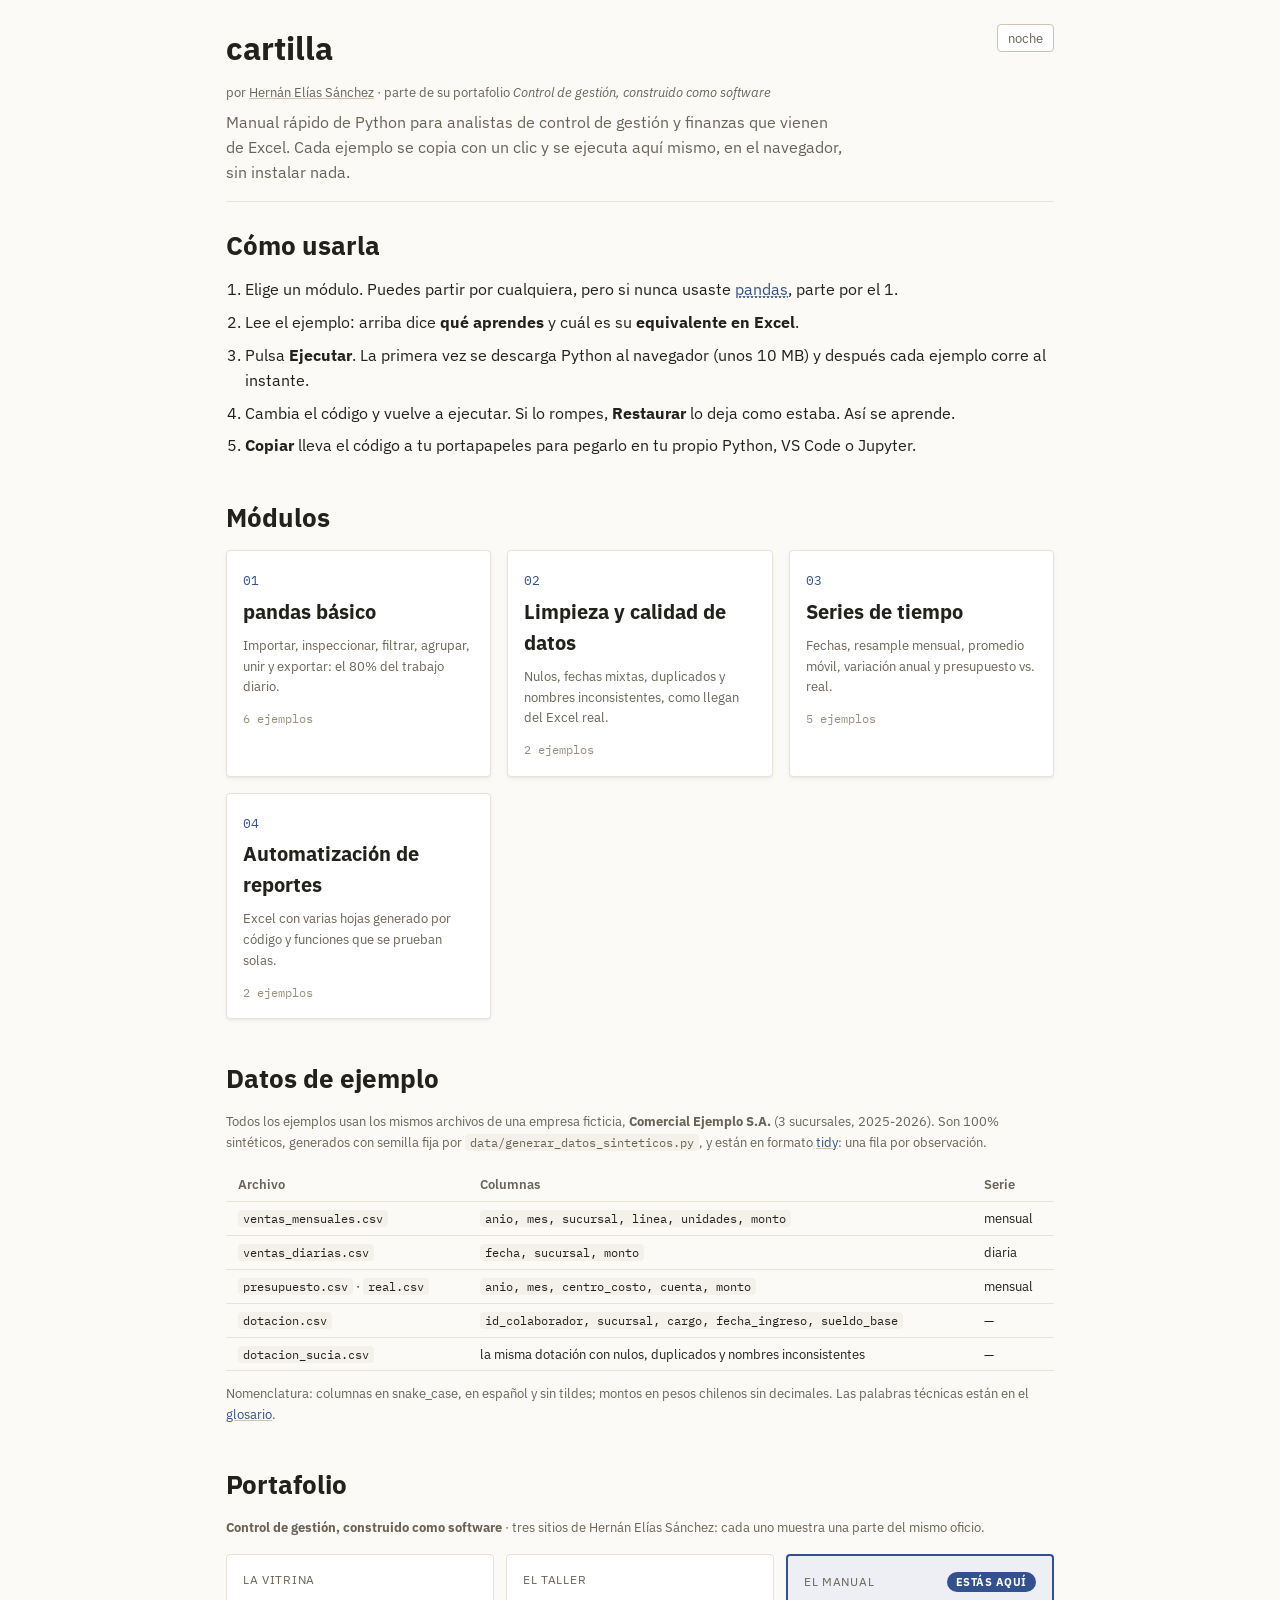
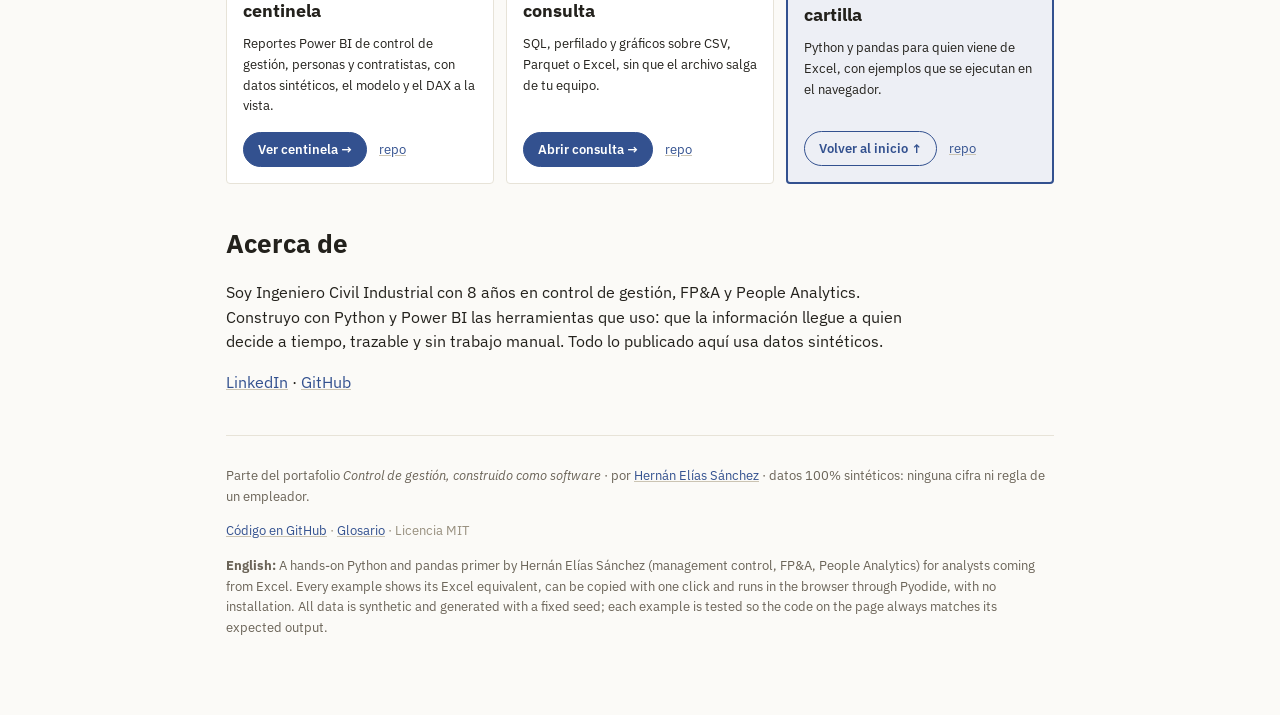
==== index.html @ de02cdf9 "Portafolio con botones y bloque «Acerca de» El portafolio compartido pasa a tarjetas: el sitio actua" ====
<!DOCTYPE html>
<html lang="es">
<head>
<meta charset="UTF-8">
<meta name="viewport" content="width=device-width, initial-scale=1.0">
<title>cartilla — manual rápido de Python para control de gestión</title>
<meta name="description" content="Manual rápido de Python y pandas para analistas de control de gestión y finanzas que vienen de Excel. Ejemplos para copiar y ejecutar en el navegador, con datos 100% sintéticos.">
<meta property="og:title" content="cartilla — Python para control de gestión">
<meta property="og:description" content="Ejemplos de pandas para copiar y ejecutar en el navegador, con su equivalente en Excel.">
<link rel="icon" href="data:image/svg+xml,%3Csvg xmlns='http://www.w3.org/2000/svg' viewBox='0 0 100 100'%3E%3Ctext y='.9em' font-size='90'%3E%F0%9F%93%92%3C/text%3E%3C/svg%3E">
<link rel="stylesheet" href="style.css?v=3">
<script src="tema.js?v=2"></script>
</head>
<body>
  <main>
    <header class="site-header">
      <h1>cartilla</h1>
      <button type="button" id="theme-toggle" class="theme-toggle" aria-label="Cambiar el tema">noche</button>
      <p class="firma">por <a href="https://www.linkedin.com/in/hern%C3%A1n-el%C3%ADas-s%C3%A1nchez-aguilera/" rel="noopener">Hernán Elías Sánchez</a> · parte de su portafolio
        <em>Control de gestión, construido como software</em></p>
      <p class="tagline">Manual rápido de Python para analistas de control de gestión y finanzas que
        vienen de Excel. Cada ejemplo se copia con un clic y se ejecuta aquí mismo, en el navegador,
        sin instalar nada.</p>
    </header>

    <section id="como-usar">
      <h2>Cómo usarla</h2>
      <ol class="pasos">
        <li>Elige un módulo. Puedes partir por cualquiera, pero si nunca usaste
          <a href="glosario.html#pandas"><abbr title="librería de Python para tablas de datos">pandas</abbr></a>,
          parte por el 1.</li>
        <li>Lee el ejemplo: arriba dice <strong>qué aprendes</strong> y cuál es su
          <strong>equivalente en Excel</strong>.</li>
        <li>Pulsa <strong>Ejecutar</strong>. La primera vez se descarga Python al navegador
          (unos 10 MB) y después cada ejemplo corre al instante.</li>
        <li>Cambia el código y vuelve a ejecutar. Si lo rompes, <strong>Restaurar</strong> lo deja
          como estaba. Así se aprende.</li>
        <li><strong>Copiar</strong> lleva el código a tu portapapeles para pegarlo en tu propio
          Python, VS Code o Jupyter.</li>
      </ol>
    </section>

    <section id="modulos">
      <h2>Módulos</h2>
      <div class="modulos">
        <a class="tarjeta" href="modulo.html?m=01-pandas-basico">
          <span class="num">01</span>
          <h3>pandas básico</h3>
          <p>Importar, inspeccionar, filtrar, agrupar, unir y exportar: el 80% del trabajo diario.</p>
          <span class="conteo" data-modulo="01-pandas-basico"></span>
        </a>
        <a class="tarjeta" href="modulo.html?m=02-limpieza">
          <span class="num">02</span>
          <h3>Limpieza y calidad de datos</h3>
          <p>Nulos, fechas mixtas, duplicados y nombres inconsistentes, como llegan del Excel real.</p>
          <span class="conteo" data-modulo="02-limpieza"></span>
        </a>
        <a class="tarjeta" href="modulo.html?m=03-series-de-tiempo">
          <span class="num">03</span>
          <h3>Series de tiempo</h3>
          <p>Fechas, resample mensual, promedio móvil, variación anual y presupuesto vs. real.</p>
          <span class="conteo" data-modulo="03-series-de-tiempo"></span>
        </a>
        <a class="tarjeta" href="modulo.html?m=04-automatizacion-reportes">
          <span class="num">04</span>
          <h3>Automatización de reportes</h3>
          <p>Excel con varias hojas generado por código y funciones que se prueban solas.</p>
          <span class="conteo" data-modulo="04-automatizacion-reportes"></span>
        </a>
      </div>
    </section>

    <section id="datos">
      <h2>Datos de ejemplo</h2>
      <p class="hint">Todos los ejemplos usan los mismos archivos de una empresa ficticia,
        <strong>Comercial Ejemplo S.A.</strong> (3 sucursales, 2025-2026). Son 100% sintéticos,
        generados con semilla fija por <code>data/generar_datos_sinteticos.py</code>, y están en
        formato <a href="glosario.html#tidy">tidy</a>: una fila por observación.</p>
      <div class="table-scroll">
        <table>
          <thead><tr><th>Archivo</th><th>Columnas</th><th>Serie</th></tr></thead>
          <tbody>
            <tr><td><code>ventas_mensuales.csv</code></td><td><code>anio, mes, sucursal, linea, unidades, monto</code></td><td>mensual</td></tr>
            <tr><td><code>ventas_diarias.csv</code></td><td><code>fecha, sucursal, monto</code></td><td>diaria</td></tr>
            <tr><td><code>presupuesto.csv</code> · <code>real.csv</code></td><td><code>anio, mes, centro_costo, cuenta, monto</code></td><td>mensual</td></tr>
            <tr><td><code>dotacion.csv</code></td><td><code>id_colaborador, sucursal, cargo, fecha_ingreso, sueldo_base</code></td><td>—</td></tr>
            <tr><td><code>dotacion_sucia.csv</code></td><td>la misma dotación con nulos, duplicados y nombres inconsistentes</td><td>—</td></tr>
          </tbody>
        </table>
      </div>
      <p class="hint" style="margin-top: var(--sp-3)">Nomenclatura: columnas en snake_case, en
        español y sin tildes; montos en pesos chilenos sin decimales. Las palabras técnicas están en
        el <a href="glosario.html">glosario</a>.</p>
    </section>

    <section id="portafolio" class="portafolio" aria-label="Portafolio">
      <h2>Portafolio</h2>
      <p class="hint"><strong>Control de gestión, construido como software</strong> · tres sitios de
        Hernán Elías Sánchez: cada uno muestra una parte del mismo oficio.</p>
      <div class="portafolio-compartido">
        <article class="sitio">
          <p class="sitio-rol">La vitrina</p>
          <h3>centinela</h3>
          <p>Reportes Power BI de control de gestión, personas y contratistas, con datos sintéticos, el modelo y el DAX a la vista.</p>
          <p class="sitio-acciones"><a class="sitio-boton" href="https://h-e-sanchez.github.io/centinela/">Ver centinela →</a> <a href="https://github.com/h-e-sanchez/centinela">repo</a></p>
        </article>
        <article class="sitio">
          <p class="sitio-rol">El taller</p>
          <h3>consulta</h3>
          <p>SQL, perfilado y gráficos sobre CSV, Parquet o Excel, sin que el archivo salga de tu equipo.</p>
          <p class="sitio-acciones"><a class="sitio-boton" href="https://h-e-sanchez.github.io/consulta/">Abrir consulta →</a> <a href="https://github.com/h-e-sanchez/consulta">repo</a></p>
        </article>
        <article class="sitio actual" aria-current="page">
          <p class="sitio-rol">El manual <span class="estas-aqui">Estás aquí</span></p>
          <h3>cartilla</h3>
          <p>Python y pandas para quien viene de Excel, con ejemplos que se ejecutan en el navegador.</p>
          <p class="sitio-acciones"><a class="sitio-boton" href="#">Volver al inicio ↑</a> <a href="https://github.com/h-e-sanchez/cartilla">repo</a></p>
        </article>
      </div>
    </section>

    <section id="acerca">
      <h2>Acerca de</h2>
      <p>Soy Ingeniero Civil Industrial con 8 años en control de gestión, FP&amp;A y People Analytics.
        Construyo con Python y Power BI las herramientas que uso: que la información llegue a quien
        decide a tiempo, trazable y sin trabajo manual. Todo lo publicado aquí usa datos sintéticos.</p>
      <p class="perfil-enlaces"><a href="https://www.linkedin.com/in/hern%C3%A1n-el%C3%ADas-s%C3%A1nchez-aguilera/" rel="noopener">LinkedIn</a> ·
        <a href="https://github.com/h-e-sanchez" rel="noopener">GitHub</a></p>
    </section>

    <footer>
      <p class="firma-pie">Parte del portafolio <em>Control de gestión, construido como software</em> · por <a href="https://www.linkedin.com/in/hern%C3%A1n-el%C3%ADas-s%C3%A1nchez-aguilera/" rel="noopener">Hernán Elías Sánchez</a> · datos 100% sintéticos: ninguna cifra ni regla de un empleador.</p>
      <p><a href="https://github.com/h-e-sanchez/cartilla">Código en GitHub</a> ·
        <a href="glosario.html">Glosario</a> · Licencia MIT</p>
      <p class="english"><strong>English:</strong> A hands-on Python and pandas primer by Hernán Elías
        Sánchez (management control, FP&amp;A, People Analytics) for analysts coming from Excel. Every example shows its Excel
        equivalent, can be copied with one click and runs in the browser through Pyodide, with no
        installation. All data is synthetic and generated with a fixed seed; each example is tested
        so the code on the page always matches its expected output.</p>
    </footer>
  </main>
  <script src="app.js?v=2"></script>
</body>
</html>
---- style.css ----
/* cartilla — tokens «técnico cálido / notebook» de consulta/docs/guia-de-estilo.md §9,
   igual que centinela. Las fuentes vienen de Google Fonts: la página no lee archivos
   del visitante, así que no hereda el requisito de cero peticiones salientes. */

@import url("https://fonts.googleapis.com/css2?family=IBM+Plex+Sans:wght@400;500;600&family=IBM+Plex+Mono:wght@400;500&display=swap");

:root {
  --bg: #fbfaf7;
  --surface: #ffffff;
  --surface-2: #f3f1ea;
  --border: #e7e3d8;
  --border-strong: #cbc4b3;
  --text: #23211c;
  --muted: #6a6357;
  --faint: #978f7e;
  --accent: #33518f;
  --accent-weak: #e7ebf5;
  --ok: #4f7a52;
  --alerta: #a67a2e;
  --critica: #b23c26;

  --mono: "IBM Plex Mono", ui-monospace, "SFMono-Regular", Consolas, Menlo, monospace;
  --sans: "IBM Plex Sans", ui-sans-serif, system-ui, -apple-system, "Segoe UI", sans-serif;

  --fs-sm: 0.84rem;
  --fs-md: 1rem;
  --fs-lg: 1.25rem;
  --fs-xl: 1.6rem;
  --fs-2xl: 2rem;
  --sp-2: 8px;
  --sp-3: 12px;
  --sp-4: 16px;
  --sp-6: 24px;
  --r: 4px;
  --shadow: 0 1px 2px rgb(30 25 15 / 0.05), 0 2px 6px rgb(30 25 15 / 0.04);
  --focus: 2px solid var(--accent);
  --t: 130ms ease;
}

:root[data-theme="dark"] {
  --bg: #16140f;
  --surface: #1e1b15;
  --surface-2: #26221b;
  --border: #322d24;
  --border-strong: #443e32;
  --text: #ece7db;
  --muted: #a89f8c;
  --faint: #776f5e;
  --accent: #8aa9e6;
  --accent-weak: #1a2338;
  --ok: #7fae82;
  --alerta: #d4a24e;
  --critica: #e0765c;
  --shadow: 0 1px 2px rgb(0 0 0 / 0.25), 0 2px 8px rgb(0 0 0 / 0.2);
}

* { box-sizing: border-box; }

body {
  margin: 0;
  font-family: var(--sans);
  background: var(--bg);
  color: var(--text);
  line-height: 1.55;
}

code, pre, textarea { font-family: var(--mono); font-size: 0.88em; }
:not(pre) > code { background: var(--surface-2); padding: 1px 5px; border-radius: var(--r); }

a { color: var(--accent); text-decoration: underline; text-decoration-color: var(--border-strong); }
a:hover { text-decoration-color: var(--accent); }
a:focus-visible, button:focus-visible, textarea:focus-visible { outline: var(--focus); outline-offset: 2px; }

main {
  max-width: 860px;
  margin: 0 auto;
  padding: var(--sp-6) var(--sp-4) 64px;
}

.site-header {
  border-bottom: 1px solid var(--border);
  padding-bottom: var(--sp-4);
  margin-bottom: var(--sp-6);
  position: relative;
}
.site-header h1 { font-size: var(--fs-2xl); margin: 0; padding-right: 72px; }
.site-header .migas { font-size: var(--fs-sm); color: var(--muted); margin: 0 0 var(--sp-2); }
.tagline { color: var(--muted); font-size: var(--fs-md); margin: var(--sp-2) 0 0; max-width: 62ch; }

.theme-toggle {
  position: absolute;
  right: 0;
  top: 0;
  font-family: var(--sans);
  font-size: var(--fs-sm);
  border: 1px solid var(--border-strong);
  border-radius: var(--r);
  background: var(--surface);
  color: var(--muted);
  padding: 4px 10px;
  cursor: pointer;
  transition: color var(--t), border-color var(--t);
}
.theme-toggle:hover { color: var(--text); border-color: var(--accent); }

section { margin-bottom: 40px; }
h2 { font-size: var(--fs-xl); margin: 0 0 var(--sp-3); }
h3 { font-size: var(--fs-lg); margin: 0 0 var(--sp-2); }
.hint { color: var(--muted); font-size: var(--fs-sm); margin: 0 0 var(--sp-4); }

ol.pasos { padding-left: 1.2em; margin: 0; }
ol.pasos li { margin-bottom: var(--sp-2); }

/* Tarjetas de módulo en la carátula */
.modulos {
  display: grid;
  grid-template-columns: repeat(auto-fill, minmax(240px, 1fr));
  gap: var(--sp-4);
}
.tarjeta {
  display: block;
  background: var(--surface);
  border: 1px solid var(--border);
  border-radius: var(--r);
  box-shadow: var(--shadow);
  padding: var(--sp-4);
  color: var(--text);
  text-decoration: none;
  transition: border-color var(--t);
}
.tarjeta:hover { border-color: var(--accent); }
.tarjeta .num { font-family: var(--mono); color: var(--accent); font-size: var(--fs-sm); }
.tarjeta h3 { margin-top: 4px; }
.tarjeta p { margin: 0; color: var(--muted); font-size: var(--fs-sm); }
.tarjeta .conteo { display: block; margin-top: var(--sp-3); font-family: var(--mono); font-size: 0.78rem; color: var(--faint); }

.callout {
  border-left: 3px solid var(--accent);
  background: var(--accent-weak);
  border-radius: var(--r);
  padding: var(--sp-3) var(--sp-4);
  font-size: var(--fs-sm);
  margin-bottom: var(--sp-3);
}

table { border-collapse: collapse; width: 100%; font-size: var(--fs-sm); }
th, td { text-align: left; padding: 6px var(--sp-3); border-bottom: 1px solid var(--border); vertical-align: top; }
th { font-weight: 600; color: var(--muted); }
td code { white-space: nowrap; }
.table-scroll { overflow-x: auto; }

/* Ejemplo: encabezado + editor + botones + salida */
.ejemplo {
  background: var(--surface);
  border: 1px solid var(--border);
  border-radius: var(--r);
  box-shadow: var(--shadow);
  margin-bottom: var(--sp-6);
  overflow: hidden;
}
.ejemplo-cab { padding: var(--sp-4) var(--sp-4) var(--sp-3); }
.ejemplo-cab h3 { margin: 0 0 4px; }
.ejemplo-cab p { margin: 0; font-size: var(--fs-sm); color: var(--muted); }
.ejemplo-cab .excel { margin-top: 4px; }
.ejemplo-cab .excel strong { color: var(--ok); font-weight: 600; }

.editor {
  display: block;
  width: 100%;
  border: none;
  border-top: 1px solid var(--border);
  border-bottom: 1px solid var(--border);
  background: var(--surface-2);
  color: var(--text);
  padding: var(--sp-3) var(--sp-4);
  line-height: 1.5;
  resize: vertical;
  tab-size: 4;
  white-space: pre;
  overflow-x: auto;
}

.acciones {
  display: flex;
  flex-wrap: wrap;
  align-items: center;
  gap: var(--sp-2);
  padding: var(--sp-3) var(--sp-4);
}
.btn {
  font-family: var(--sans);
  font-size: var(--fs-sm);
  border: 1px solid var(--border-strong);
  border-radius: var(--r);
  background: var(--surface);
  color: var(--text);
  padding: 5px 12px;
  cursor: pointer;
  transition: border-color var(--t), background var(--t);
}
.btn:hover { border-color: var(--accent); }
.btn.primario { background: var(--accent); border-color: var(--accent); color: #fff; }
:root[data-theme="dark"] .btn.primario { color: #10131c; }
.btn:disabled { opacity: 0.55; cursor: progress; }
.estado-run { font-size: var(--fs-sm); color: var(--muted); }

.salida { padding: 0 var(--sp-4) var(--sp-4); }
.salida summary { cursor: pointer; font-size: var(--fs-sm); color: var(--muted); margin-bottom: var(--sp-2); }
.salida pre {
  margin: 0;
  padding: var(--sp-3);
  background: var(--bg);
  border: 1px solid var(--border);
  border-radius: var(--r);
  overflow-x: auto;
  line-height: 1.4;
}
.salida pre.error { color: var(--critica); }
.salida .etiqueta { font-size: 0.78rem; color: var(--faint); font-family: var(--mono); margin: var(--sp-3) 0 4px; }

/* Glosario */
dl.glosario dt { font-family: var(--mono); font-weight: 500; margin-top: var(--sp-4); color: var(--accent); }
dl.glosario dd { margin: 4px 0 0; }
dl.glosario dt:target { background: var(--accent-weak); }

nav.modulo-nav { display: flex; justify-content: space-between; gap: var(--sp-3); font-size: var(--fs-sm); flex-wrap: wrap; }

footer {
  border-top: 1px solid var(--border);
  padding-top: var(--sp-4);
  color: var(--faint);
  font-size: var(--fs-sm);
}
.english { color: var(--muted); font-size: var(--fs-sm); }

@media (prefers-reduced-motion: reduce) {
  * { transition: none !important; }
}

/* ------------------------------------------------------------------ relato de portafolio
   Mismo bloque que centinela y consulta: firma del autor y portafolio compartido. */
.firma { margin: var(--sp-2) 0 0; font-size: var(--fs-sm); color: var(--muted); }
.firma a { color: var(--muted); }
.firma-pie { color: var(--muted); font-size: var(--fs-sm); }

/* ---- portafolio compartido: mismo bloque en centinela, consulta y cartilla ---- */
.portafolio-compartido { display: grid; grid-template-columns: repeat(auto-fit, minmax(230px, 1fr)); gap: var(--sp-3); }
.sitio {
  display: flex; flex-direction: column; gap: var(--sp-2); padding: var(--sp-4);
  border: 1px solid var(--border); border-radius: var(--r); background: var(--surface); color: var(--text);
}
.sitio h3 { margin: 0; font-size: 1.15rem; }
.sitio p { margin: 0; font-size: var(--fs-sm); }
.sitio .sitio-rol {
  display: flex; justify-content: space-between; align-items: center; gap: var(--sp-2);
  font-size: 0.72rem; text-transform: uppercase; letter-spacing: 0.06em; color: var(--muted);
}
.sitio .sitio-acciones { margin-top: auto; padding-top: var(--sp-2); display: flex; align-items: center; gap: var(--sp-3); }
.sitio-acciones a { color: var(--accent); }
.sitio-acciones .sitio-boton {
  display: inline-block; padding: 6px 14px; border-radius: 999px; border: 1px solid var(--accent);
  background: var(--accent); color: var(--surface); font-weight: 600; text-decoration: none;
}
.sitio-acciones .sitio-boton:hover { filter: brightness(1.12); }
.sitio.actual { border: 2px solid var(--accent); background: color-mix(in srgb, var(--accent) 9%, var(--surface)); }
.sitio.actual .sitio-boton { background: transparent; color: var(--accent); }
.estas-aqui {
  font-size: 0.68rem; font-weight: 700; letter-spacing: 0.05em; color: var(--surface);
  background: var(--accent); border-radius: 999px; padding: 2px 9px;
}
#acerca p { max-width: 68ch; }
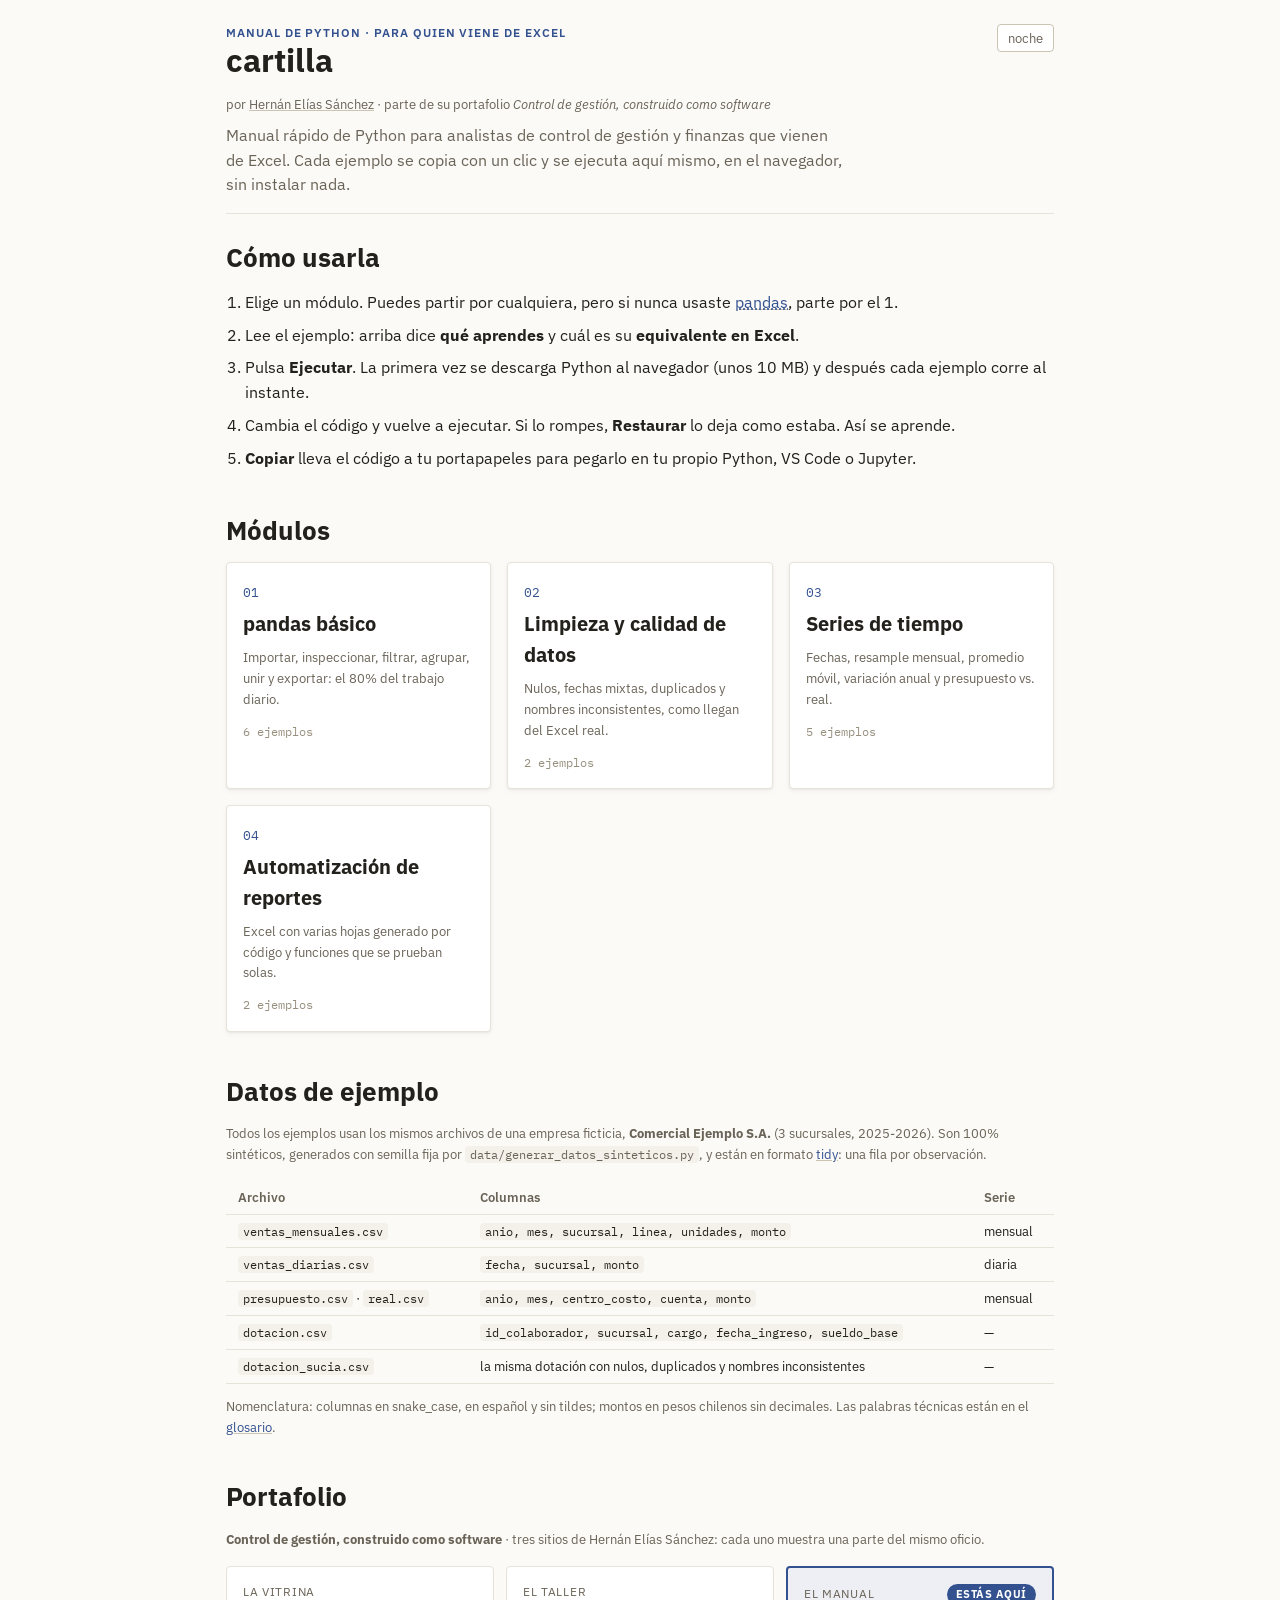
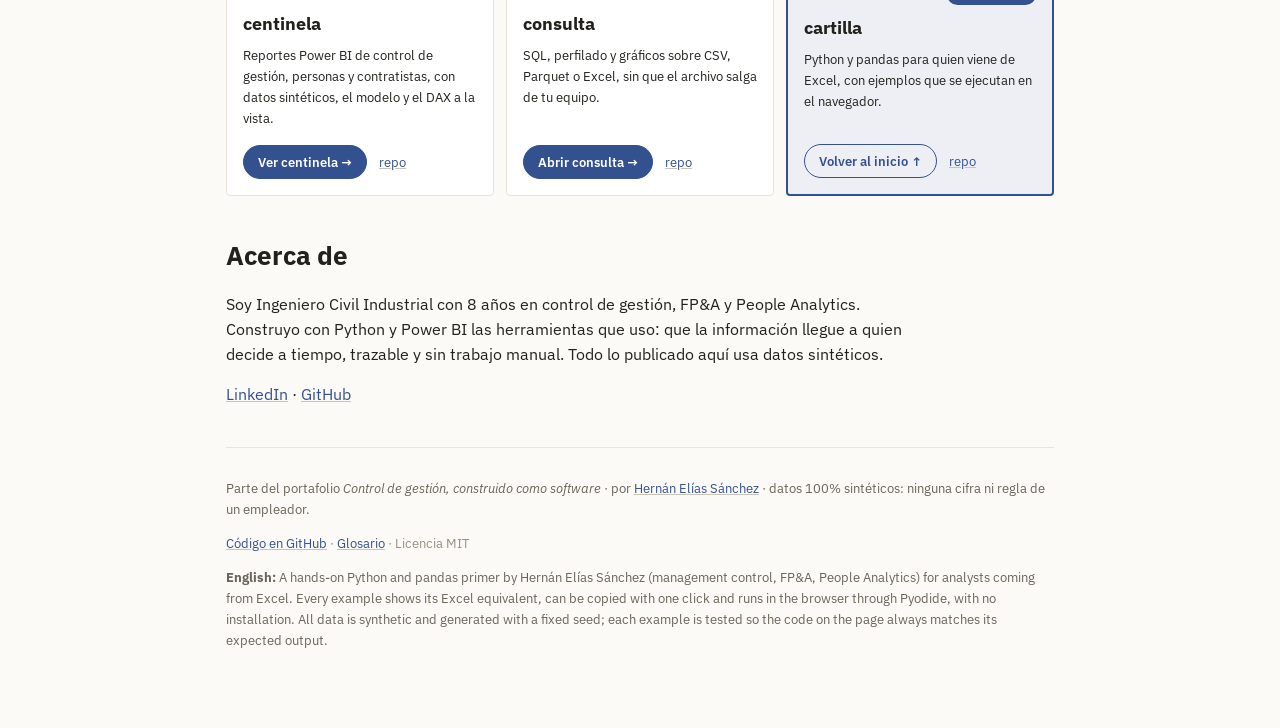
==== commit 11a6c626: "Merge pull request #1 from h-e-sanchez/feat/portafolio-acerca Portafolio con botones y bloque «Acerc" ====
--- a/index.html
+++ b/index.html
@@ -14,6 +14,7 @@
 <body>
   <main>
     <header class="site-header">
+      <p class="etiqueta-sitio">Manual de Python · para quien viene de Excel</p>
       <h1>cartilla</h1>
       <button type="button" id="theme-toggle" class="theme-toggle" aria-label="Cambiar el tema">noche</button>
       <p class="firma">por <a href="https://www.linkedin.com/in/hern%C3%A1n-el%C3%ADas-s%C3%A1nchez-aguilera/" rel="noopener">Hernán Elías Sánchez</a> · parte de su portafolio
--- a/style.css
+++ b/style.css
@@ -269,3 +269,6 @@
   background: var(--accent); border-radius: 999px; padding: 2px 9px;
 }
 #acerca p { max-width: 68ch; }
+
+/* ---- etiqueta sobre el nombre: dice qué es el sitio antes de la marca ---- */
+.etiqueta-sitio { flex: 1 0 100%; margin: 0 0 -6px; font-size: 0.74rem; font-weight: 600; color: var(--accent); text-transform: uppercase; letter-spacing: 0.08em; }
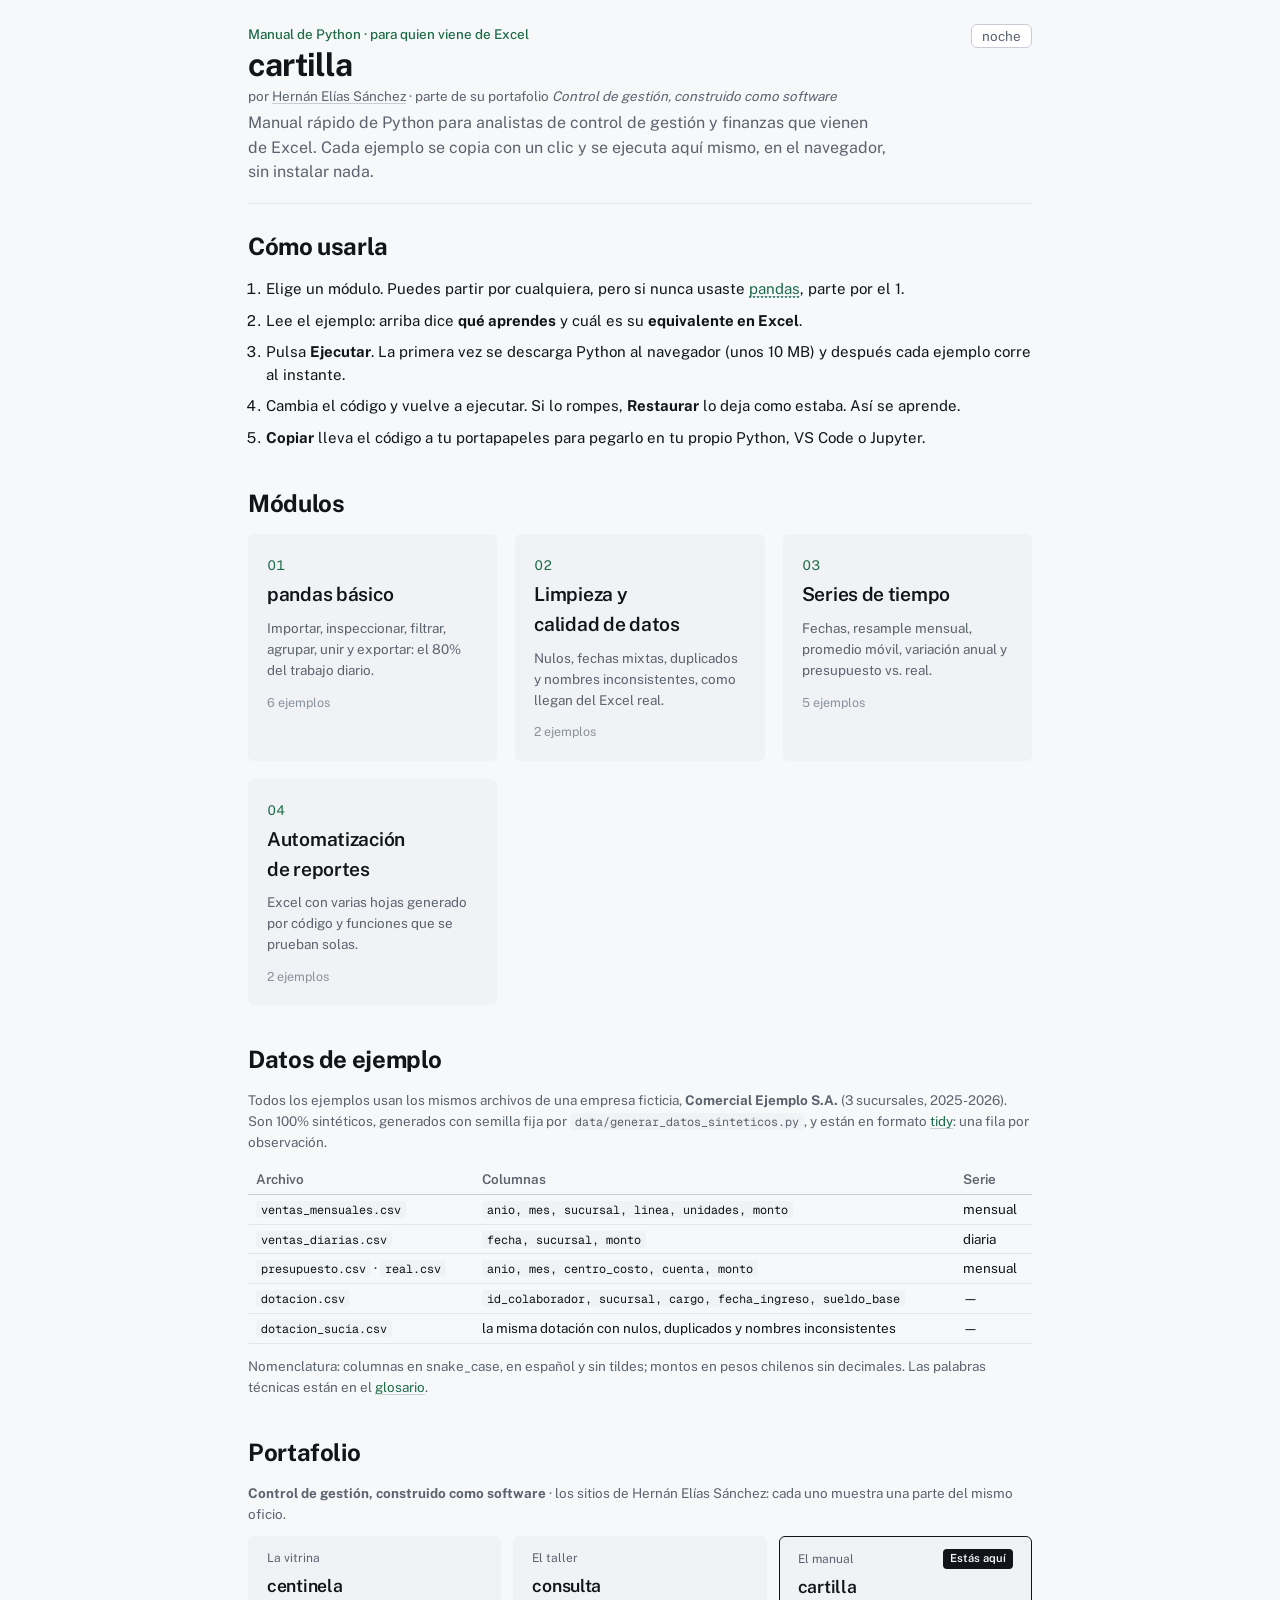
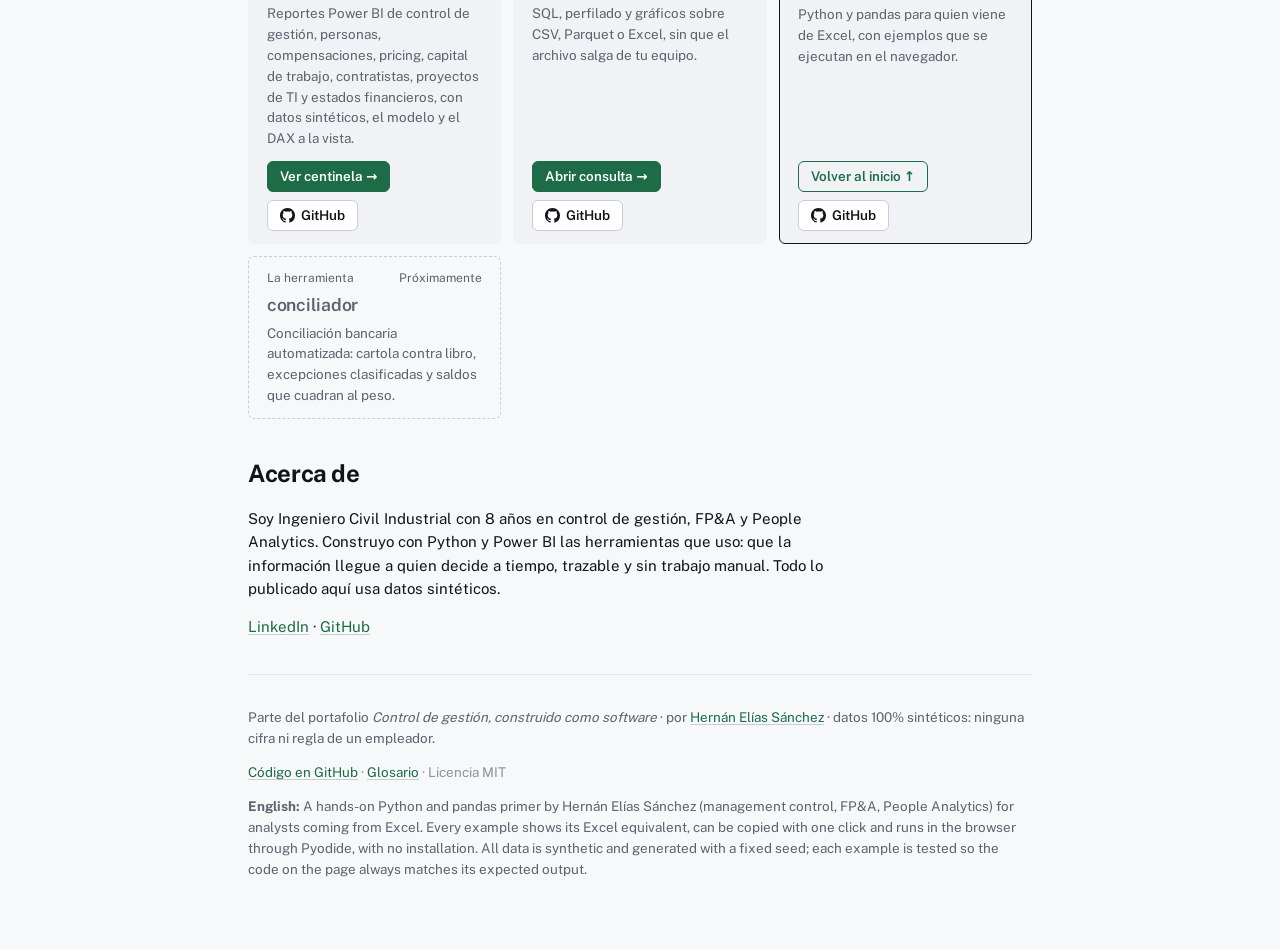
==== commit 9b5a5946: "Tema Grafito común al portafolio Reemplazamos el tema «técnico cálido / notebook» por Grafito, común" ====
--- a/index.html
+++ b/index.html
@@ -7,9 +7,11 @@
 <meta name="description" content="Manual rápido de Python y pandas para analistas de control de gestión y finanzas que vienen de Excel. Ejemplos para copiar y ejecutar en el navegador, con datos 100% sintéticos.">
 <meta property="og:title" content="cartilla — Python para control de gestión">
 <meta property="og:description" content="Ejemplos de pandas para copiar y ejecutar en el navegador, con su equivalente en Excel.">
-<link rel="icon" href="data:image/svg+xml,%3Csvg xmlns='http://www.w3.org/2000/svg' viewBox='0 0 100 100'%3E%3Ctext y='.9em' font-size='90'%3E%F0%9F%93%92%3C/text%3E%3C/svg%3E">
-<link rel="stylesheet" href="style.css?v=3">
-<script src="tema.js?v=2"></script>
+<link rel="icon" href="data:image/svg+xml,%3Csvg xmlns='http://www.w3.org/2000/svg' viewBox='0 0 32 32'%3E%3Ctext x='16' y='23' text-anchor='middle' font-family='system-ui,sans-serif' font-weight='800' font-size='20' fill='%231d6b47'%3Eca%3C/text%3E%3C/svg%3E">
+<link rel="preload" href="vendor/fonts/public-sans.woff2" as="font" type="font/woff2" crossorigin>
+<link rel="stylesheet" href="tema.css?v=1">
+<link rel="stylesheet" href="style.css?v=4">
+<script src="tema.js?v=1" data-sitio="cartilla"></script>
 </head>
 <body>
   <main>
@@ -96,26 +98,30 @@
 
     <section id="portafolio" class="portafolio" aria-label="Portafolio">
       <h2>Portafolio</h2>
-      <p class="hint"><strong>Control de gestión, construido como software</strong> · tres sitios de
-        Hernán Elías Sánchez: cada uno muestra una parte del mismo oficio.</p>
+      <p class="hint"><strong>Control de gestión, construido como software</strong> · los sitios de Hernán Elías Sánchez: cada uno muestra una parte del mismo oficio.</p>
       <div class="portafolio-compartido">
         <article class="sitio">
           <p class="sitio-rol">La vitrina</p>
           <h3>centinela</h3>
-          <p>Reportes Power BI de control de gestión, personas y contratistas, con datos sintéticos, el modelo y el DAX a la vista.</p>
-          <p class="sitio-acciones"><a class="sitio-boton" href="https://h-e-sanchez.github.io/centinela/">Ver centinela →</a> <a href="https://github.com/h-e-sanchez/centinela">repo</a></p>
+          <p class="sitio-desc">Reportes Power BI de control de gestión, personas, compensaciones, pricing, capital de trabajo, contratistas, proyectos de TI y estados financieros, con datos sintéticos, el modelo y el DAX a la vista.</p>
+          <p class="sitio-acciones"><a class="sitio-boton" href="https://h-e-sanchez.github.io/centinela/">Ver centinela →</a> <a class="sitio-github" href="https://github.com/h-e-sanchez/centinela"><svg viewBox="0 0 16 16" aria-hidden="true"><path d="M8 0C3.58 0 0 3.58 0 8c0 3.54 2.29 6.53 5.47 7.59.4.07.55-.17.55-.38 0-.19-.01-.82-.01-1.49-2.01.37-2.53-.49-2.69-.94-.09-.23-.48-.94-.82-1.13-.28-.15-.68-.52-.01-.53.63-.01 1.08.58 1.23.82.72 1.21 1.87.87 2.33.66.07-.52.28-.87.51-1.07-1.78-.2-3.64-.89-3.64-3.95 0-.87.31-1.59.82-2.15-.08-.2-.36-1.02.08-2.12 0 0 .67-.21 2.2.82.64-.18 1.32-.27 2-.27.68 0 1.36.09 2 .27 1.53-1.04 2.2-.82 2.2-.82.44 1.1.16 1.92.08 2.12.51.56.82 1.27.82 2.15 0 3.07-1.87 3.75-3.65 3.95.29.25.54.73.54 1.48 0 1.07-.01 1.93-.01 2.2 0 .21.15.46.55.38A8.013 8.013 0 0016 8c0-4.42-3.58-8-8-8z"/></svg> GitHub</a></p>
         </article>
         <article class="sitio">
           <p class="sitio-rol">El taller</p>
           <h3>consulta</h3>
-          <p>SQL, perfilado y gráficos sobre CSV, Parquet o Excel, sin que el archivo salga de tu equipo.</p>
-          <p class="sitio-acciones"><a class="sitio-boton" href="https://h-e-sanchez.github.io/consulta/">Abrir consulta →</a> <a href="https://github.com/h-e-sanchez/consulta">repo</a></p>
+          <p class="sitio-desc">SQL, perfilado y gráficos sobre CSV, Parquet o Excel, sin que el archivo salga de tu equipo.</p>
+          <p class="sitio-acciones"><a class="sitio-boton" href="https://h-e-sanchez.github.io/consulta/">Abrir consulta →</a> <a class="sitio-github" href="https://github.com/h-e-sanchez/consulta"><svg viewBox="0 0 16 16" aria-hidden="true"><path d="M8 0C3.58 0 0 3.58 0 8c0 3.54 2.29 6.53 5.47 7.59.4.07.55-.17.55-.38 0-.19-.01-.82-.01-1.49-2.01.37-2.53-.49-2.69-.94-.09-.23-.48-.94-.82-1.13-.28-.15-.68-.52-.01-.53.63-.01 1.08.58 1.23.82.72 1.21 1.87.87 2.33.66.07-.52.28-.87.51-1.07-1.78-.2-3.64-.89-3.64-3.95 0-.87.31-1.59.82-2.15-.08-.2-.36-1.02.08-2.12 0 0 .67-.21 2.2.82.64-.18 1.32-.27 2-.27.68 0 1.36.09 2 .27 1.53-1.04 2.2-.82 2.2-.82.44 1.1.16 1.92.08 2.12.51.56.82 1.27.82 2.15 0 3.07-1.87 3.75-3.65 3.95.29.25.54.73.54 1.48 0 1.07-.01 1.93-.01 2.2 0 .21.15.46.55.38A8.013 8.013 0 0016 8c0-4.42-3.58-8-8-8z"/></svg> GitHub</a></p>
         </article>
         <article class="sitio actual" aria-current="page">
           <p class="sitio-rol">El manual <span class="estas-aqui">Estás aquí</span></p>
           <h3>cartilla</h3>
-          <p>Python y pandas para quien viene de Excel, con ejemplos que se ejecutan en el navegador.</p>
-          <p class="sitio-acciones"><a class="sitio-boton" href="#">Volver al inicio ↑</a> <a href="https://github.com/h-e-sanchez/cartilla">repo</a></p>
+          <p class="sitio-desc">Python y pandas para quien viene de Excel, con ejemplos que se ejecutan en el navegador.</p>
+          <p class="sitio-acciones"><a class="sitio-boton" href="#">Volver al inicio ↑</a> <a class="sitio-github" href="https://github.com/h-e-sanchez/cartilla"><svg viewBox="0 0 16 16" aria-hidden="true"><path d="M8 0C3.58 0 0 3.58 0 8c0 3.54 2.29 6.53 5.47 7.59.4.07.55-.17.55-.38 0-.19-.01-.82-.01-1.49-2.01.37-2.53-.49-2.69-.94-.09-.23-.48-.94-.82-1.13-.28-.15-.68-.52-.01-.53.63-.01 1.08.58 1.23.82.72 1.21 1.87.87 2.33.66.07-.52.28-.87.51-1.07-1.78-.2-3.64-.89-3.64-3.95 0-.87.31-1.59.82-2.15-.08-.2-.36-1.02.08-2.12 0 0 .67-.21 2.2.82.64-.18 1.32-.27 2-.27.68 0 1.36.09 2 .27 1.53-1.04 2.2-.82 2.2-.82.44 1.1.16 1.92.08 2.12.51.56.82 1.27.82 2.15 0 3.07-1.87 3.75-3.65 3.95.29.25.54.73.54 1.48 0 1.07-.01 1.93-.01 2.2 0 .21.15.46.55.38A8.013 8.013 0 0016 8c0-4.42-3.58-8-8-8z"/></svg> GitHub</a></p>
+        </article>
+        <article class="sitio proximo">
+          <p class="sitio-rol">La herramienta <span>Próximamente</span></p>
+          <h3>conciliador</h3>
+          <p class="sitio-desc">Conciliación bancaria automatizada: cartola contra libro, excepciones clasificadas y saldos que cuadran al peso.</p>
         </article>
       </div>
     </section>
--- a/tema.css
+++ b/tema.css
@@ -0,0 +1,236 @@
+/* tema «Grafito» — copia idéntica en centinela, consulta, cartilla y conciliador; editar las cuatro a la vez.
+   Base y componentes compartidos del portafolio. Cada sitio carga este archivo y después su style.css,
+   que solo agrega lo propio y nunca redefine tokens. Guía: consulta/docs/guia-de-estilo.md.
+
+   Decisiones: neutros fríos, un solo acento verde bosque, Public Sans para todo (cifras con dígitos de
+   ancho fijo) y Geist Mono solo para código. Superficies con fondo sutil y sin borde, esquinas de 6 px,
+   sin sombras ni rieles laterales. «ok» va en gris: el color marca solo lo que pide atención.
+   Fuentes auto-alojadas en vendor/fonts/ (subset latin, OFL 1.1): el sitio no pide nada a otro servidor. */
+
+@font-face {
+  font-family: "Public Sans"; font-style: normal; font-weight: 400 700; font-display: swap;
+  src: url("vendor/fonts/public-sans.woff2") format("woff2");
+}
+@font-face {
+  font-family: "Geist Mono"; font-style: normal; font-weight: 400 500; font-display: swap;
+  src: url("vendor/fonts/geist-mono.woff2") format("woff2");
+}
+
+/* ------------------------------------------------------------------ tokens */
+:root {
+  color-scheme: light;
+  --bg: #f7f8fa;
+  --surface: #ffffff;
+  --surface-2: #f0f2f5;      /* tarjetas, KPI, código, thead */
+  --border: #e3e6eb;
+  --border-strong: #c9ced6;
+  --text: #111418;
+  --muted: #5b636e;
+  --faint: #8a929c;
+  --accent: #1d6b47;         /* verde bosque */
+  --accent-weak: #e6f0eb;
+  --on-accent: #ffffff;
+  --ok: #5b636e;             /* dentro de rango: neutro */
+  --alerta: #a35f00;
+  --critica: #c2312b;
+
+  --sans: "Public Sans", ui-sans-serif, system-ui, -apple-system, "Segoe UI", sans-serif;
+  --mono: "Geist Mono", ui-monospace, "SFMono-Regular", Consolas, Menlo, monospace;
+
+  --fs-xs: 0.75rem;
+  --fs-sm: 0.84rem;
+  --fs-md: 1rem;
+  --fs-lg: 1.2rem;
+  --fs-xl: 1.5rem;
+  --fs-2xl: 2rem;
+  --sp-1: 4px;
+  --sp-2: 8px;
+  --sp-3: 12px;
+  --sp-4: 18px;
+  --sp-6: 24px;
+  --sp-8: 36px;
+  --celda: 4px 8px;
+  --r: 6px;
+  --r-chip: 4px;
+  --ancho-lectura: 820px;
+  --ancho-reporte: 1100px;
+  --focus: 2px solid var(--accent);
+  --t: 130ms ease;
+}
+
+@media (prefers-color-scheme: dark) {
+  :root:not([data-theme="light"]) {
+    color-scheme: dark;
+    --bg: #0d0f12;
+    --surface: #14171c;
+    --surface-2: #1b1f25;
+    --border: #262b33;
+    --border-strong: #3a414c;
+    --text: #e8eaed;
+    --muted: #9aa2ad;
+    --faint: #6b737e;
+    --accent: #5cc995;
+    --accent-weak: #13261d;
+    --on-accent: #0d0f12;
+    --ok: #9aa2ad;
+    --alerta: #e0a33d;
+    --critica: #f0716b;
+  }
+}
+:root[data-theme="dark"] {
+  color-scheme: dark;
+  --bg: #0d0f12;
+  --surface: #14171c;
+  --surface-2: #1b1f25;
+  --border: #262b33;
+  --border-strong: #3a414c;
+  --text: #e8eaed;
+  --muted: #9aa2ad;
+  --faint: #6b737e;
+  --accent: #5cc995;
+  --accent-weak: #13261d;
+  --on-accent: #0d0f12;
+  --ok: #9aa2ad;
+  --alerta: #e0a33d;
+  --critica: #f0716b;
+}
+
+/* ------------------------------------------------------------------ base */
+* { box-sizing: border-box; }
+
+body {
+  margin: 0;
+  font-family: var(--sans);
+  font-size: 15px;
+  background: var(--bg);
+  color: var(--text);
+  line-height: 1.55;
+}
+
+h1, h2, h3, h4 { font-weight: 700; letter-spacing: -0.015em; text-wrap: balance; }
+h1 { letter-spacing: -0.025em; }
+h2 { font-size: var(--fs-xl); margin: 0 0 var(--sp-3); }
+h3 { font-size: var(--fs-lg); margin: 0 0 var(--sp-2); font-weight: 600; }
+
+code, pre, kbd, samp, textarea { font-family: var(--mono); font-size: 0.88em; }
+:not(pre) > code { background: var(--surface-2); padding: 1px 5px; border-radius: var(--r-chip); }
+
+/* Cifras: misma fuente del texto, dígitos de ancho fijo para que las columnas se alineen. */
+.num, td.num, th.num, .cifra, .kpi-valor, .valor { font-variant-numeric: tabular-nums lining-nums; }
+td.num, th.num { text-align: right; white-space: nowrap; }
+
+a { color: var(--accent); text-decoration: underline; text-decoration-color: var(--border-strong); text-underline-offset: 2px; }
+a:hover { text-decoration-color: var(--accent); }
+a:focus-visible, button:focus-visible, input:focus-visible, select:focus-visible, textarea:focus-visible,
+summary:focus-visible { outline: var(--focus); outline-offset: 2px; }
+
+main { max-width: var(--ancho-lectura); margin: 0 auto; padding: var(--sp-6) var(--sp-4) 56px; }
+main.ancho { max-width: var(--ancho-reporte); }
+
+section { margin-bottom: var(--sp-8); }
+.hint { color: var(--muted); font-size: var(--fs-sm); margin: 0 0 var(--sp-3); }
+.table-scroll { overflow-x: auto; }
+
+@media (prefers-reduced-motion: reduce) {
+  *, *::before, *::after { transition: none !important; animation: none !important; }
+}
+
+/* ------------------------------------------------------------------ encabezado */
+/* Bloque (no flex): cada pieza va en su línea y el botón de tema queda absoluto arriba a la derecha. */
+.site-header {
+  border-bottom: 1px solid var(--border);
+  padding-bottom: var(--sp-4);
+  margin-bottom: var(--sp-6);
+  position: relative;
+}
+.site-header h1 { font-size: var(--fs-2xl); line-height: 1.1; margin: 0; padding-right: 72px; }
+.etiqueta-sitio { margin: 0 0 2px; font-size: var(--fs-sm); font-weight: 500; color: var(--accent); }
+.migas { margin: 0 0 var(--sp-2); font-size: var(--fs-sm); color: var(--muted); }
+.migas a { color: var(--muted); }
+.titular { margin: var(--sp-2) 0 0; max-width: 60ch; font-size: 1.3rem; font-weight: 600; line-height: 1.3; letter-spacing: -0.01em; text-wrap: balance; }
+.tagline { color: var(--muted); font-size: var(--fs-md); margin: var(--sp-1) 0 0; max-width: 64ch; }
+.firma { margin: var(--sp-1) 0 0; font-size: var(--fs-sm); color: var(--muted); }
+.firma a { color: var(--muted); }
+.firma-pie { color: var(--muted); font-size: var(--fs-sm); }
+@media (max-width: 600px) { .titular { font-size: 1.15rem; } .site-header h1 { font-size: 1.7rem; } }
+
+.theme-toggle {
+  position: absolute; right: 0; top: 0;
+  font-family: var(--sans); font-size: var(--fs-sm);
+  border: 1px solid var(--border-strong); border-radius: var(--r);
+  background: var(--surface); color: var(--muted);
+  padding: 3px 10px; cursor: pointer;
+  transition: color var(--t), border-color var(--t);
+}
+.theme-toggle:hover { color: var(--text); border-color: var(--text); }
+
+/* ------------------------------------------------------------------ superficies */
+.callout {
+  background: var(--accent-weak);
+  border-radius: var(--r);
+  padding: var(--sp-3) var(--sp-4);
+  font-size: var(--fs-sm);
+  margin-bottom: var(--sp-3);
+}
+.callout.pendiente { background: color-mix(in srgb, var(--alerta) 12%, var(--surface-2)); }
+
+/* ------------------------------------------------------------------ tablas */
+table { border-collapse: collapse; width: 100%; font-size: var(--fs-sm); }
+th, td { text-align: left; padding: var(--celda); border-bottom: 1px solid var(--border); vertical-align: top; }
+thead th, th { font-weight: 600; color: var(--muted); }
+thead th { border-bottom-color: var(--border-strong); }
+
+/* ------------------------------------------------------------------ estados: chip con punto */
+.estado {
+  display: inline-flex; align-items: center; gap: 5px;
+  font-size: 0.8em; font-weight: 500; padding: 1px 7px; border-radius: var(--r-chip); white-space: nowrap;
+}
+.estado::before { content: ""; width: 6px; height: 6px; border-radius: 50%; background: currentColor; flex: none; }
+.estado.ok, .estado.neutro { color: var(--ok); background: color-mix(in srgb, var(--ok) 12%, transparent); }
+.estado.alerta { color: var(--alerta); background: color-mix(in srgb, var(--alerta) 12%, transparent); }
+.estado.critica { color: var(--critica); background: color-mix(in srgb, var(--critica) 12%, transparent); }
+
+/* ------------------------------------------------------------------ botones */
+.btn, .btn-primario {
+  display: inline-flex; align-items: center; gap: 6px;
+  font-family: var(--sans); font-size: var(--fs-sm); font-weight: 600; line-height: 1.4;
+  border: 1px solid var(--border-strong); border-radius: var(--r);
+  background: var(--surface); color: var(--text);
+  padding: 5px 12px; cursor: pointer; text-decoration: none;
+  transition: border-color var(--t), background var(--t), filter var(--t);
+}
+.btn:hover { border-color: var(--text); }
+.btn.primario, .btn-primario { background: var(--accent); border-color: var(--accent); color: var(--on-accent); }
+.btn.primario:hover, .btn-primario:hover { filter: brightness(1.08); }
+.btn:disabled { opacity: 0.55; cursor: progress; }
+
+/* ------------------------------------------------------------------ portafolio compartido */
+.portafolio-compartido { display: grid; grid-template-columns: repeat(auto-fit, minmax(220px, 1fr)); gap: var(--sp-3); }
+.sitio {
+  display: flex; flex-direction: column; gap: var(--sp-1); padding: var(--sp-3) var(--sp-4);
+  border: 1px solid transparent; border-radius: var(--r); background: var(--surface-2); color: var(--text);
+}
+.sitio h3 { margin: 0; font-size: 1.1rem; }
+.sitio p { margin: 0; font-size: var(--fs-sm); }
+.sitio .sitio-rol { display: flex; justify-content: space-between; align-items: center; gap: var(--sp-2); font-size: var(--fs-xs); color: var(--muted); }
+.sitio .sitio-desc { color: var(--muted); }
+.sitio .sitio-acciones { margin-top: auto; padding-top: var(--sp-2); display: flex; flex-wrap: wrap; align-items: center; gap: var(--sp-2); }
+.sitio-acciones .sitio-boton, .sitio-acciones .sitio-github {
+  display: inline-flex; align-items: center; gap: 6px;
+  padding: 4px 12px; border-radius: var(--r); font-size: var(--fs-sm); font-weight: 600; text-decoration: none;
+}
+.sitio-acciones .sitio-boton { background: var(--accent); border: 1px solid var(--accent); color: var(--on-accent); }
+.sitio-acciones .sitio-boton:hover { filter: brightness(1.08); }
+.sitio-acciones .sitio-github { border: 1px solid var(--border-strong); color: var(--text); background: var(--surface); }
+.sitio-acciones .sitio-github:hover { border-color: var(--text); }
+.sitio-github svg { width: 15px; height: 15px; fill: currentColor; flex: none; }
+.sitio.actual { border-color: var(--text); }
+.sitio.actual .sitio-acciones .sitio-boton { background: transparent; color: var(--accent); }
+.sitio.proximo { background: transparent; border: 1px dashed var(--border-strong); }
+.sitio.proximo h3, .sitio.proximo .sitio-desc { color: var(--muted); }
+.estas-aqui { font-size: 0.7rem; font-weight: 600; color: var(--bg); background: var(--text); border-radius: var(--r-chip); padding: 1px 7px; }
+#acerca p { max-width: 68ch; }
+
+/* ------------------------------------------------------------------ pie */
+footer { border-top: 1px solid var(--border); padding-top: var(--sp-4); color: var(--faint); font-size: var(--fs-sm); }
+.english { color: var(--muted); font-size: var(--fs-sm); }
--- a/style.css
+++ b/style.css
@@ -1,112 +1,6 @@
-/* cartilla — tokens «técnico cálido / notebook» de consulta/docs/guia-de-estilo.md §9,
-   igual que centinela. Las fuentes vienen de Google Fonts: la página no lee archivos
-   del visitante, así que no hereda el requisito de cero peticiones salientes. */
-
-@import url("https://fonts.googleapis.com/css2?family=IBM+Plex+Sans:wght@400;500;600&family=IBM+Plex+Mono:wght@400;500&display=swap");
-
-:root {
-  --bg: #fbfaf7;
-  --surface: #ffffff;
-  --surface-2: #f3f1ea;
-  --border: #e7e3d8;
-  --border-strong: #cbc4b3;
-  --text: #23211c;
-  --muted: #6a6357;
-  --faint: #978f7e;
-  --accent: #33518f;
-  --accent-weak: #e7ebf5;
-  --ok: #4f7a52;
-  --alerta: #a67a2e;
-  --critica: #b23c26;
-
-  --mono: "IBM Plex Mono", ui-monospace, "SFMono-Regular", Consolas, Menlo, monospace;
-  --sans: "IBM Plex Sans", ui-sans-serif, system-ui, -apple-system, "Segoe UI", sans-serif;
-
-  --fs-sm: 0.84rem;
-  --fs-md: 1rem;
-  --fs-lg: 1.25rem;
-  --fs-xl: 1.6rem;
-  --fs-2xl: 2rem;
-  --sp-2: 8px;
-  --sp-3: 12px;
-  --sp-4: 16px;
-  --sp-6: 24px;
-  --r: 4px;
-  --shadow: 0 1px 2px rgb(30 25 15 / 0.05), 0 2px 6px rgb(30 25 15 / 0.04);
-  --focus: 2px solid var(--accent);
-  --t: 130ms ease;
-}
-
-:root[data-theme="dark"] {
-  --bg: #16140f;
-  --surface: #1e1b15;
-  --surface-2: #26221b;
-  --border: #322d24;
-  --border-strong: #443e32;
-  --text: #ece7db;
-  --muted: #a89f8c;
-  --faint: #776f5e;
-  --accent: #8aa9e6;
-  --accent-weak: #1a2338;
-  --ok: #7fae82;
-  --alerta: #d4a24e;
-  --critica: #e0765c;
-  --shadow: 0 1px 2px rgb(0 0 0 / 0.25), 0 2px 8px rgb(0 0 0 / 0.2);
-}
-
-* { box-sizing: border-box; }
-
-body {
-  margin: 0;
-  font-family: var(--sans);
-  background: var(--bg);
-  color: var(--text);
-  line-height: 1.55;
-}
-
-code, pre, textarea { font-family: var(--mono); font-size: 0.88em; }
-:not(pre) > code { background: var(--surface-2); padding: 1px 5px; border-radius: var(--r); }
-
-a { color: var(--accent); text-decoration: underline; text-decoration-color: var(--border-strong); }
-a:hover { text-decoration-color: var(--accent); }
-a:focus-visible, button:focus-visible, textarea:focus-visible { outline: var(--focus); outline-offset: 2px; }
-
-main {
-  max-width: 860px;
-  margin: 0 auto;
-  padding: var(--sp-6) var(--sp-4) 64px;
-}
-
-.site-header {
-  border-bottom: 1px solid var(--border);
-  padding-bottom: var(--sp-4);
-  margin-bottom: var(--sp-6);
-  position: relative;
-}
-.site-header h1 { font-size: var(--fs-2xl); margin: 0; padding-right: 72px; }
-.site-header .migas { font-size: var(--fs-sm); color: var(--muted); margin: 0 0 var(--sp-2); }
-.tagline { color: var(--muted); font-size: var(--fs-md); margin: var(--sp-2) 0 0; max-width: 62ch; }
-
-.theme-toggle {
-  position: absolute;
-  right: 0;
-  top: 0;
-  font-family: var(--sans);
-  font-size: var(--fs-sm);
-  border: 1px solid var(--border-strong);
-  border-radius: var(--r);
-  background: var(--surface);
-  color: var(--muted);
-  padding: 4px 10px;
-  cursor: pointer;
-  transition: color var(--t), border-color var(--t);
-}
-.theme-toggle:hover { color: var(--text); border-color: var(--accent); }
-
-section { margin-bottom: 40px; }
-h2 { font-size: var(--fs-xl); margin: 0 0 var(--sp-3); }
-h3 { font-size: var(--fs-lg); margin: 0 0 var(--sp-2); }
-.hint { color: var(--muted); font-size: var(--fs-sm); margin: 0 0 var(--sp-4); }
+/* cartilla — lo propio del sitio. Tokens, fuentes y componentes compartidos (encabezado, tablas,
+   estados, botones, bloque Portafolio) vienen de tema.css, que se carga antes; aquí no se redefinen tokens.
+   Guía: consulta/docs/guia-de-estilo.md. */
 
 ol.pasos { padding-left: 1.2em; margin: 0; }
 ol.pasos li { margin-bottom: var(--sp-2); }
@@ -119,42 +13,27 @@
 }
 .tarjeta {
   display: block;
-  background: var(--surface);
-  border: 1px solid var(--border);
+  background: var(--surface-2);
+  border: 1px solid transparent;
   border-radius: var(--r);
-  box-shadow: var(--shadow);
   padding: var(--sp-4);
   color: var(--text);
   text-decoration: none;
   transition: border-color var(--t);
 }
 .tarjeta:hover { border-color: var(--accent); }
-.tarjeta .num { font-family: var(--mono); color: var(--accent); font-size: var(--fs-sm); }
+.tarjeta .num { color: var(--accent); font-size: var(--fs-sm); }
 .tarjeta h3 { margin-top: 4px; }
 .tarjeta p { margin: 0; color: var(--muted); font-size: var(--fs-sm); }
-.tarjeta .conteo { display: block; margin-top: var(--sp-3); font-family: var(--mono); font-size: 0.78rem; color: var(--faint); }
+.tarjeta .conteo { display: block; margin-top: var(--sp-3); font-size: 0.78rem; color: var(--faint); }
 
-.callout {
-  border-left: 3px solid var(--accent);
-  background: var(--accent-weak);
-  border-radius: var(--r);
-  padding: var(--sp-3) var(--sp-4);
-  font-size: var(--fs-sm);
-  margin-bottom: var(--sp-3);
-}
-
-table { border-collapse: collapse; width: 100%; font-size: var(--fs-sm); }
-th, td { text-align: left; padding: 6px var(--sp-3); border-bottom: 1px solid var(--border); vertical-align: top; }
-th { font-weight: 600; color: var(--muted); }
 td code { white-space: nowrap; }
-.table-scroll { overflow-x: auto; }
 
 /* Ejemplo: encabezado + editor + botones + salida */
 .ejemplo {
-  background: var(--surface);
-  border: 1px solid var(--border);
+  background: var(--surface-2);
+  border: 1px solid transparent;
   border-radius: var(--r);
-  box-shadow: var(--shadow);
   margin-bottom: var(--sp-6);
   overflow: hidden;
 }
@@ -162,7 +41,7 @@
 .ejemplo-cab h3 { margin: 0 0 4px; }
 .ejemplo-cab p { margin: 0; font-size: var(--fs-sm); color: var(--muted); }
 .ejemplo-cab .excel { margin-top: 4px; }
-.ejemplo-cab .excel strong { color: var(--ok); font-weight: 600; }
+.ejemplo-cab .excel strong { color: var(--text); font-weight: 600; }
 
 .editor {
   display: block;
@@ -170,7 +49,7 @@
   border: none;
   border-top: 1px solid var(--border);
   border-bottom: 1px solid var(--border);
-  background: var(--surface-2);
+  background: var(--surface);
   color: var(--text);
   padding: var(--sp-3) var(--sp-4);
   line-height: 1.5;
@@ -187,21 +66,6 @@
   gap: var(--sp-2);
   padding: var(--sp-3) var(--sp-4);
 }
-.btn {
-  font-family: var(--sans);
-  font-size: var(--fs-sm);
-  border: 1px solid var(--border-strong);
-  border-radius: var(--r);
-  background: var(--surface);
-  color: var(--text);
-  padding: 5px 12px;
-  cursor: pointer;
-  transition: border-color var(--t), background var(--t);
-}
-.btn:hover { border-color: var(--accent); }
-.btn.primario { background: var(--accent); border-color: var(--accent); color: #fff; }
-:root[data-theme="dark"] .btn.primario { color: #10131c; }
-.btn:disabled { opacity: 0.55; cursor: progress; }
 .estado-run { font-size: var(--fs-sm); color: var(--muted); }
 
 .salida { padding: 0 var(--sp-4) var(--sp-4); }
@@ -225,50 +89,3 @@
 
 nav.modulo-nav { display: flex; justify-content: space-between; gap: var(--sp-3); font-size: var(--fs-sm); flex-wrap: wrap; }
 
-footer {
-  border-top: 1px solid var(--border);
-  padding-top: var(--sp-4);
-  color: var(--faint);
-  font-size: var(--fs-sm);
-}
-.english { color: var(--muted); font-size: var(--fs-sm); }
-
-@media (prefers-reduced-motion: reduce) {
-  * { transition: none !important; }
-}
-
-/* ------------------------------------------------------------------ relato de portafolio
-   Mismo bloque que centinela y consulta: firma del autor y portafolio compartido. */
-.firma { margin: var(--sp-2) 0 0; font-size: var(--fs-sm); color: var(--muted); }
-.firma a { color: var(--muted); }
-.firma-pie { color: var(--muted); font-size: var(--fs-sm); }
-
-/* ---- portafolio compartido: mismo bloque en centinela, consulta y cartilla ---- */
-.portafolio-compartido { display: grid; grid-template-columns: repeat(auto-fit, minmax(230px, 1fr)); gap: var(--sp-3); }
-.sitio {
-  display: flex; flex-direction: column; gap: var(--sp-2); padding: var(--sp-4);
-  border: 1px solid var(--border); border-radius: var(--r); background: var(--surface); color: var(--text);
-}
-.sitio h3 { margin: 0; font-size: 1.15rem; }
-.sitio p { margin: 0; font-size: var(--fs-sm); }
-.sitio .sitio-rol {
-  display: flex; justify-content: space-between; align-items: center; gap: var(--sp-2);
-  font-size: 0.72rem; text-transform: uppercase; letter-spacing: 0.06em; color: var(--muted);
-}
-.sitio .sitio-acciones { margin-top: auto; padding-top: var(--sp-2); display: flex; align-items: center; gap: var(--sp-3); }
-.sitio-acciones a { color: var(--accent); }
-.sitio-acciones .sitio-boton {
-  display: inline-block; padding: 6px 14px; border-radius: 999px; border: 1px solid var(--accent);
-  background: var(--accent); color: var(--surface); font-weight: 600; text-decoration: none;
-}
-.sitio-acciones .sitio-boton:hover { filter: brightness(1.12); }
-.sitio.actual { border: 2px solid var(--accent); background: color-mix(in srgb, var(--accent) 9%, var(--surface)); }
-.sitio.actual .sitio-boton { background: transparent; color: var(--accent); }
-.estas-aqui {
-  font-size: 0.68rem; font-weight: 700; letter-spacing: 0.05em; color: var(--surface);
-  background: var(--accent); border-radius: 999px; padding: 2px 9px;
-}
-#acerca p { max-width: 68ch; }
-
-/* ---- etiqueta sobre el nombre: dice qué es el sitio antes de la marca ---- */
-.etiqueta-sitio { flex: 1 0 100%; margin: 0 0 -6px; font-size: 0.74rem; font-weight: 600; color: var(--accent); text-transform: uppercase; letter-spacing: 0.08em; }
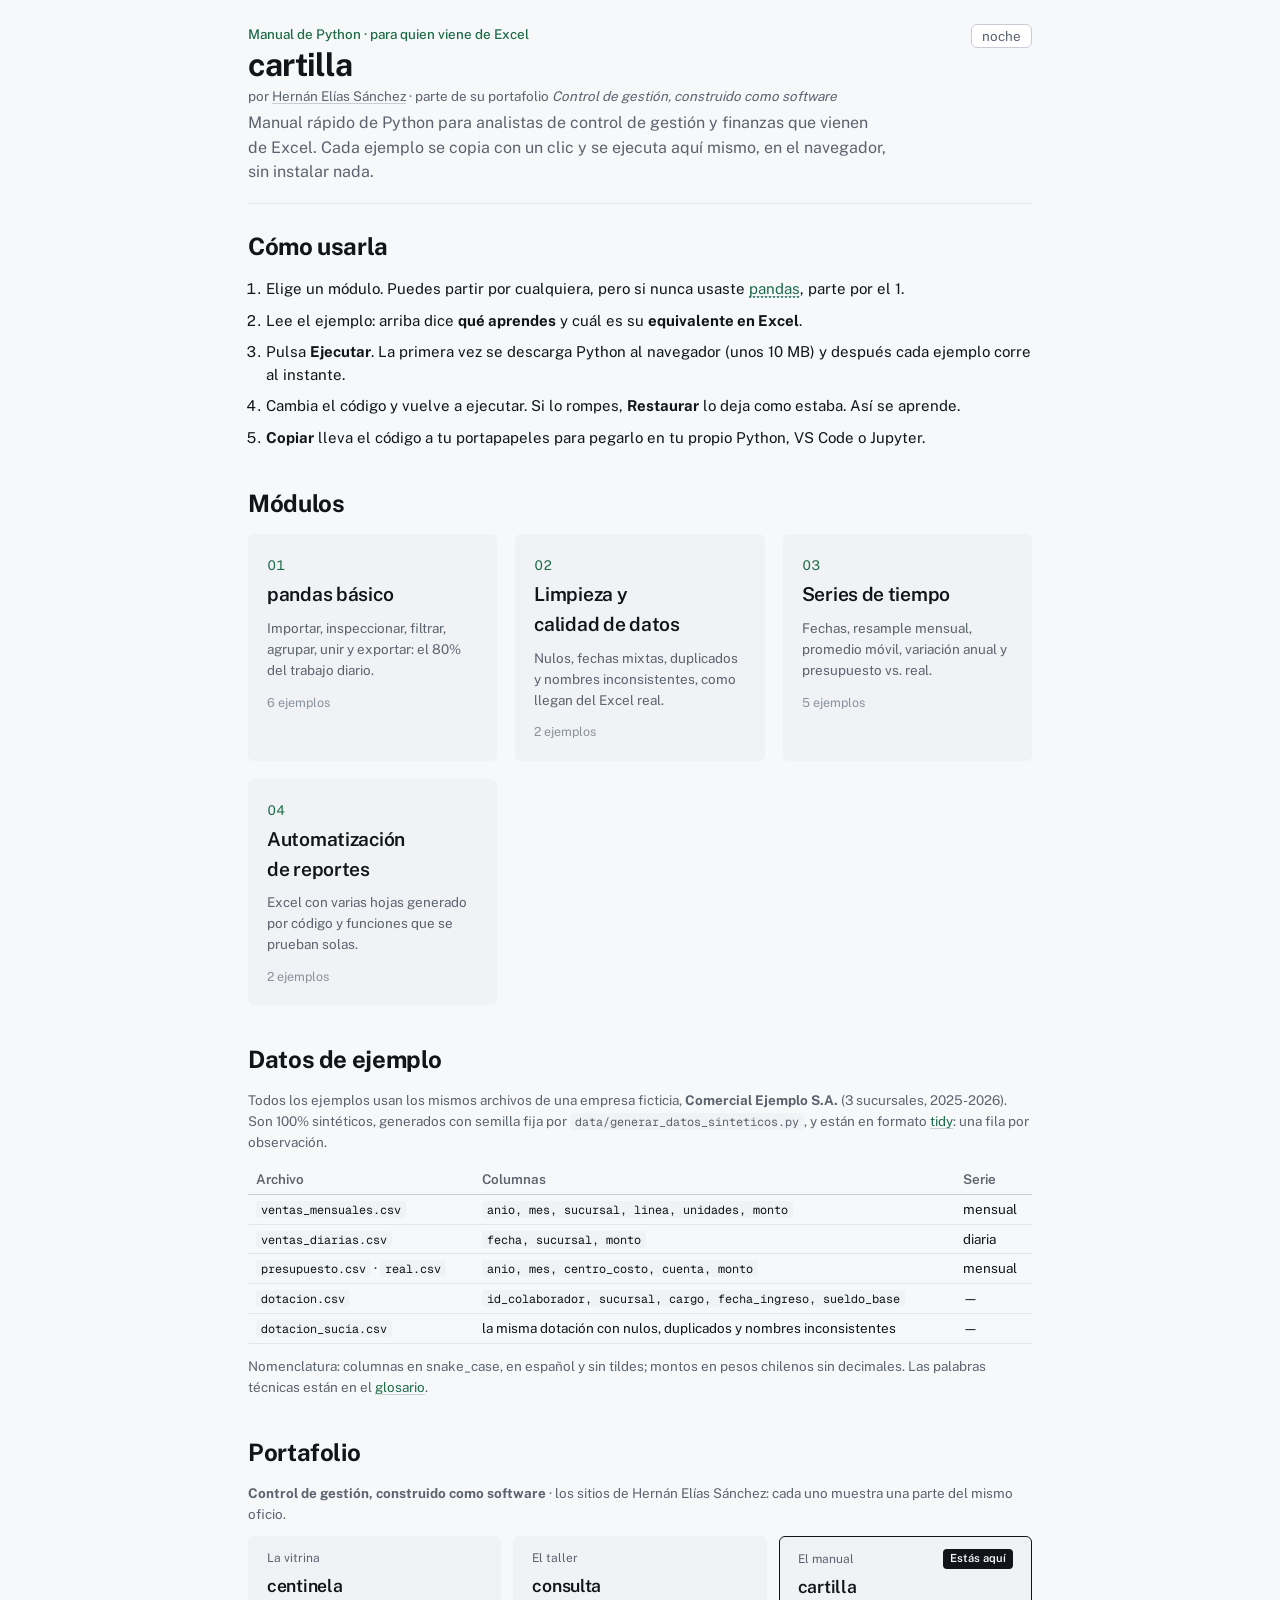
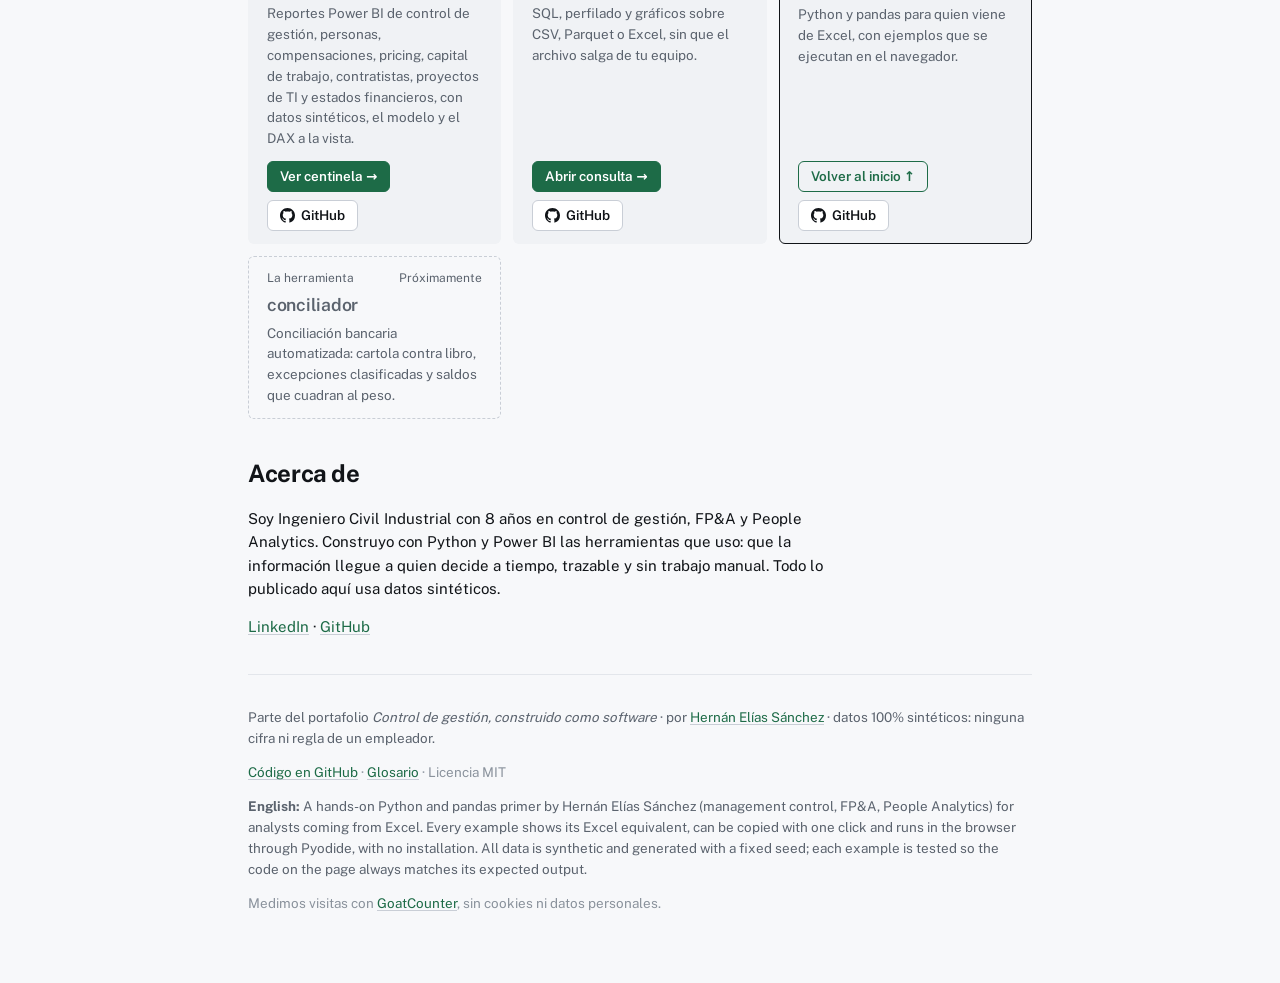
==== commit 89929466: "Medición de visitas con GoatCounter Sumamos analitica.js, copia idéntica en los cuatro sitios del po" ====
--- a/index.html
+++ b/index.html
@@ -12,6 +12,7 @@
 <link rel="stylesheet" href="tema.css?v=1">
 <link rel="stylesheet" href="style.css?v=4">
 <script src="tema.js?v=1" data-sitio="cartilla"></script>
+<script src="analitica.js?v=1" data-sitio="cartilla"></script>
 </head>
 <body>
   <main>
@@ -144,8 +145,9 @@
         equivalent, can be copied with one click and runs in the browser through Pyodide, with no
         installation. All data is synthetic and generated with a fixed seed; each example is tested
         so the code on the page always matches its expected output.</p>
+      <p class="nota-analitica">Medimos visitas con <a href="https://www.goatcounter.com/">GoatCounter</a>, sin cookies ni datos personales.</p>
     </footer>
   </main>
-  <script src="app.js?v=2"></script>
+  <script src="app.js?v=3"></script>
 </body>
 </html>
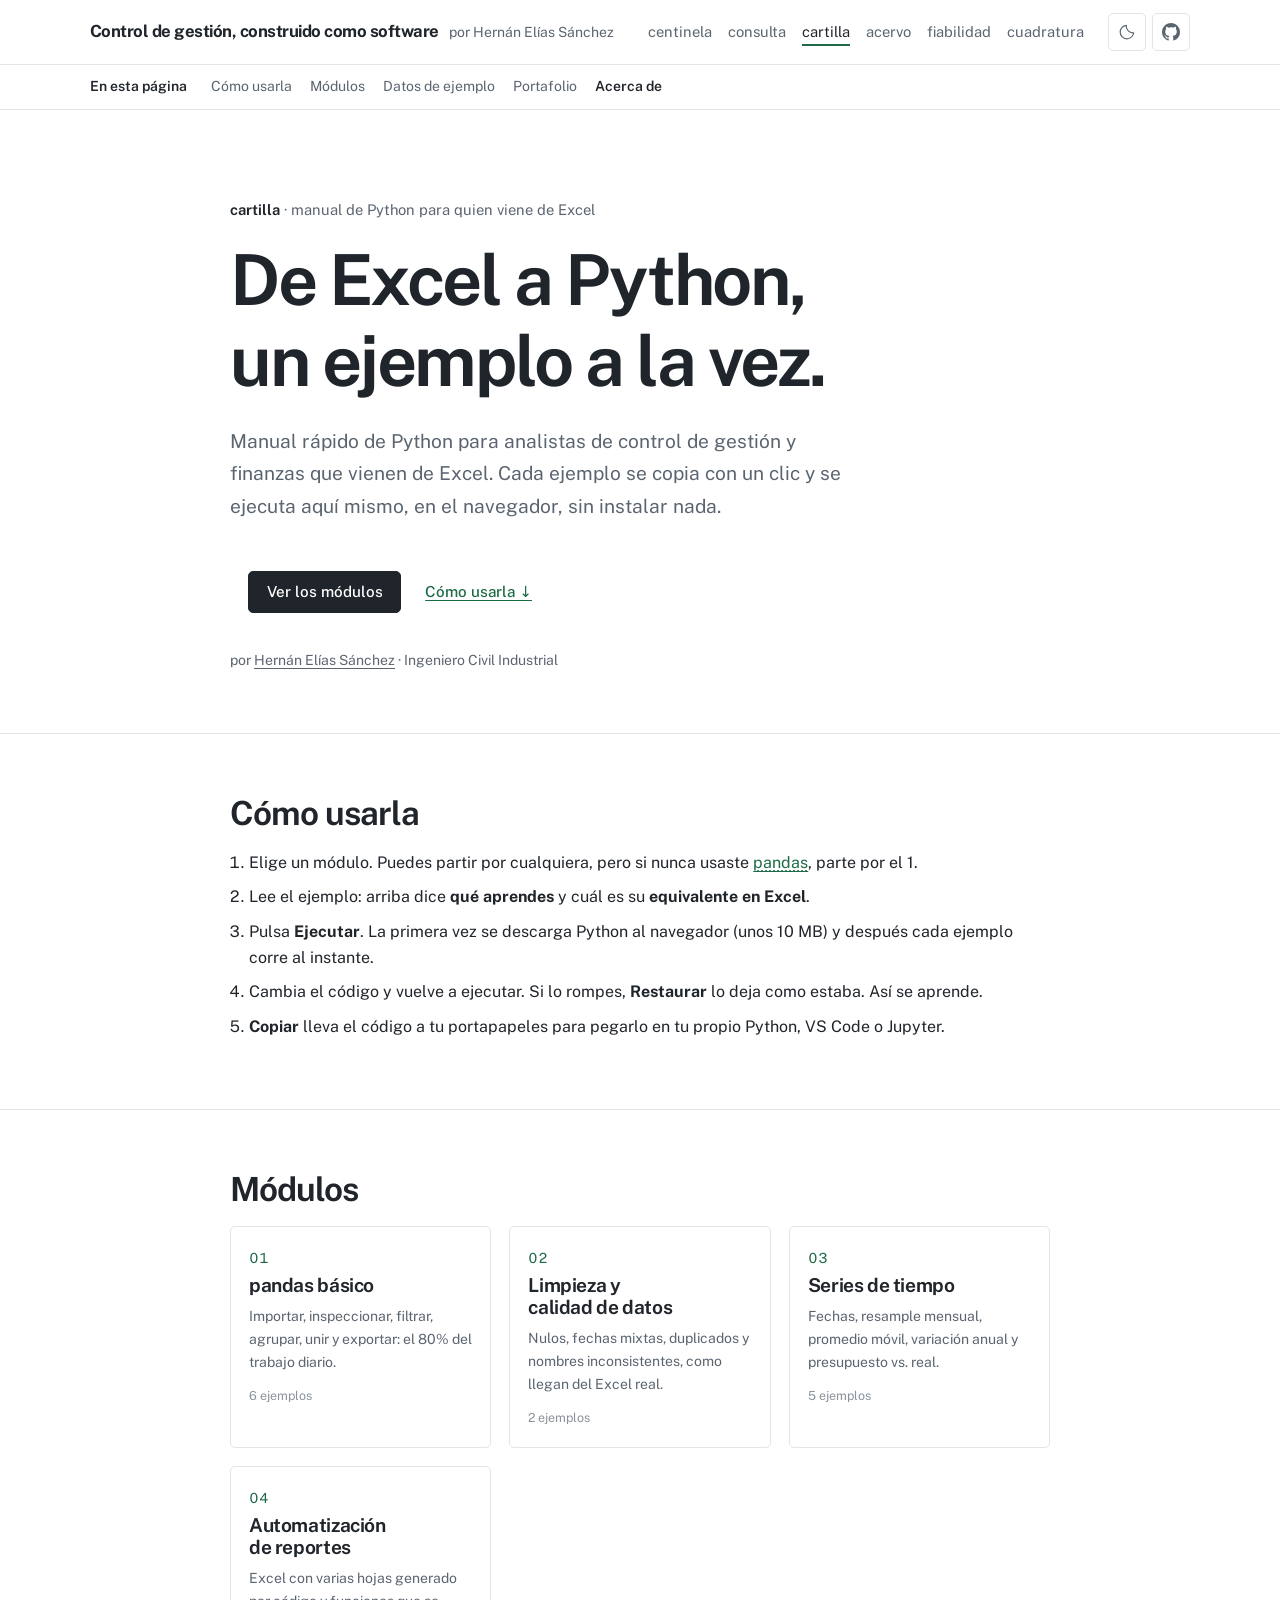
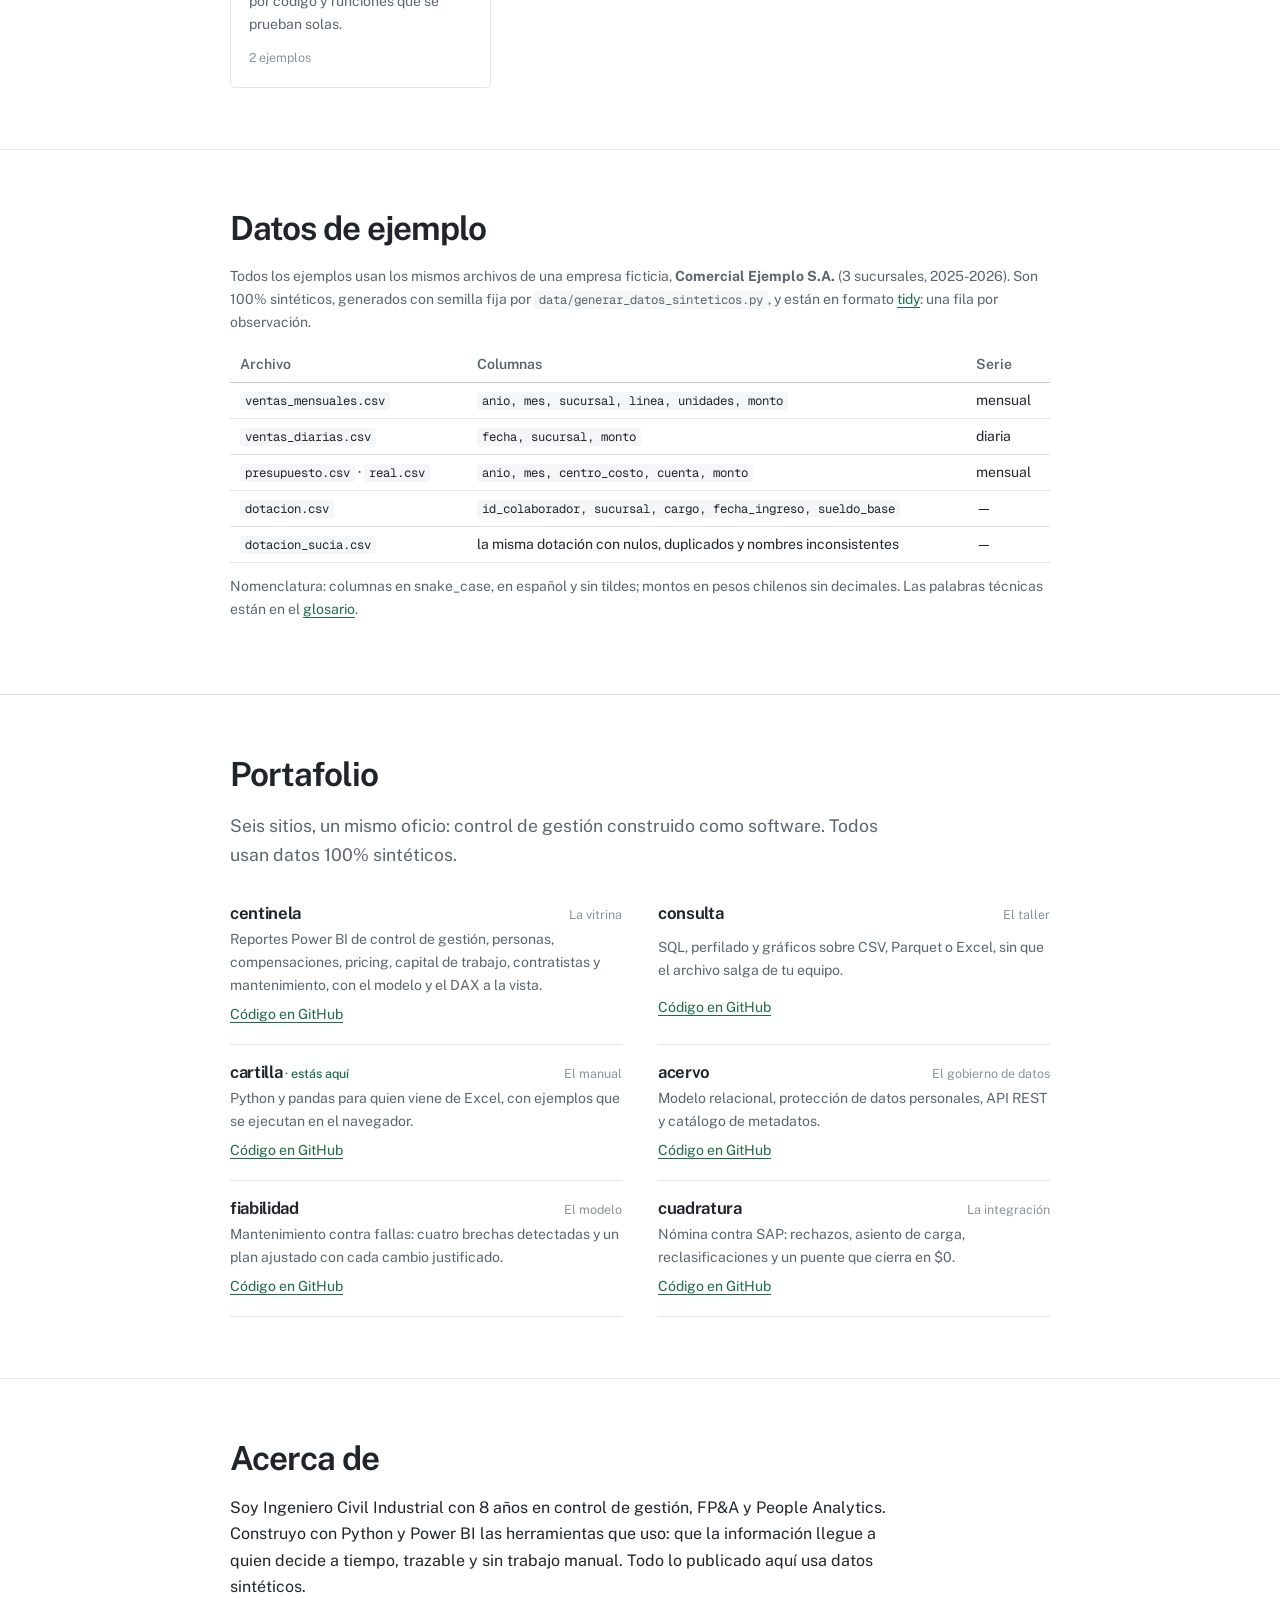
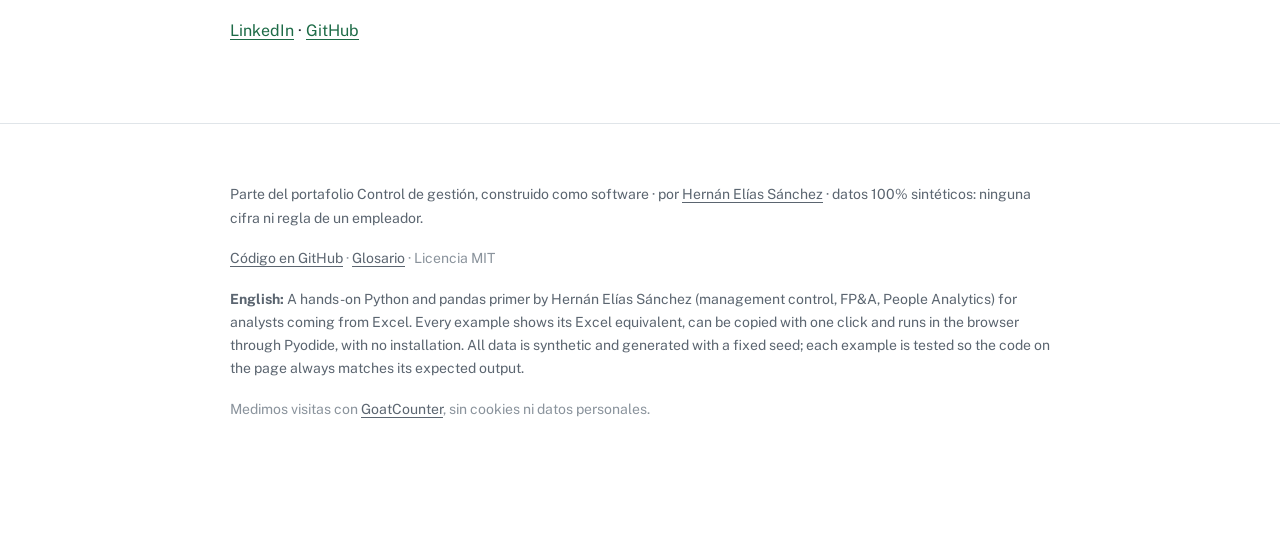
==== commit 8dbef90d: "Tema Editorial: barra común, portada con promesa y portafolio de 6 sitios Portada «De Excel a Python" ====
--- a/index.html
+++ b/index.html
@@ -9,23 +9,62 @@
 <meta property="og:description" content="Ejemplos de pandas para copiar y ejecutar en el navegador, con su equivalente en Excel.">
 <link rel="icon" href="data:image/svg+xml,%3Csvg xmlns='http://www.w3.org/2000/svg' viewBox='0 0 32 32'%3E%3Ctext x='16' y='23' text-anchor='middle' font-family='system-ui,sans-serif' font-weight='800' font-size='20' fill='%231d6b47'%3Eca%3C/text%3E%3C/svg%3E">
 <link rel="preload" href="vendor/fonts/public-sans.woff2" as="font" type="font/woff2" crossorigin>
-<link rel="stylesheet" href="tema.css?v=1">
-<link rel="stylesheet" href="style.css?v=4">
-<script src="tema.js?v=1" data-sitio="cartilla"></script>
+<link rel="stylesheet" href="tema.css?v=2">
+<link rel="stylesheet" href="style.css?v=5">
+<script src="tema.js?v=2" data-sitio="cartilla"></script>
 <script src="analitica.js?v=1" data-sitio="cartilla"></script>
 </head>
 <body>
+  <header class="barra-sup">
+    <div class="contenedor barra-interior">
+      <a class="marca" href="https://h-e-sanchez.github.io/centinela/">
+        <span class="marca-nombre">Control de gestión, construido como software</span>
+        <span class="marca-bajada">por Hernán Elías Sánchez</span>
+      </a>
+      <nav class="sitios" aria-label="Sitios del portafolio">
+        <a href="https://h-e-sanchez.github.io/centinela/">centinela</a>
+        <a href="https://h-e-sanchez.github.io/consulta/">consulta</a>
+        <a href="https://h-e-sanchez.github.io/cartilla/" aria-current="page">cartilla</a>
+        <a href="https://h-e-sanchez.github.io/acervo/">acervo</a>
+        <a href="https://h-e-sanchez.github.io/fiabilidad/">fiabilidad</a>
+        <a href="https://h-e-sanchez.github.io/cuadratura/">cuadratura</a>
+      </nav>
+      <div class="barra-iconos">
+        <button type="button" id="theme-toggle" class="icono-btn" aria-label="Cambiar el tema">
+          <svg class="luna" viewBox="0 0 24 24" fill="none" stroke="currentColor" stroke-width="1.6" stroke-linecap="round" stroke-linejoin="round" aria-hidden="true" focusable="false"><path d="M20.9 13a9 9 0 0 1-9.9-9.9A9 9 0 1 0 20.9 13Z"/></svg>
+          <svg class="sol" viewBox="0 0 24 24" fill="none" stroke="currentColor" stroke-width="1.6" stroke-linecap="round" aria-hidden="true" focusable="false"><circle cx="12" cy="12" r="4"/><path d="M12 2v2m0 16v2M2 12h2m16 0h2M4.93 4.93l1.42 1.42m11.3 11.3 1.42 1.42M4.93 19.07l1.42-1.42m11.3-11.3 1.42-1.42"/></svg>
+        </button>
+        <a class="icono-btn" href="https://github.com/h-e-sanchez/cartilla" aria-label="Código de cartilla en GitHub" title="Código en GitHub"><svg viewBox="0 0 16 16" aria-hidden="true" focusable="false"><path fill="currentColor" d="M8 0C3.58 0 0 3.58 0 8c0 3.54 2.29 6.53 5.47 7.59.4.07.55-.17.55-.38 0-.19-.01-.82-.01-1.49-2.01.37-2.53-.49-2.69-.94-.09-.23-.48-.94-.82-1.13-.28-.15-.68-.52-.01-.53.63-.01 1.08.58 1.23.82.72 1.21 1.87.87 2.33.66.07-.52.28-.87.51-1.07-1.78-.2-3.64-.89-3.64-3.95 0-.87.31-1.59.82-2.15-.08-.2-.36-1.02.08-2.12 0 0 .67-.21 2.2.82a7.65 7.65 0 0 1 2-.27c.68 0 1.36.09 2 .27 1.53-1.04 2.2-.82 2.2-.82.44 1.1.16 1.92.08 2.12.51.56.82 1.27.82 2.15 0 3.07-1.87 3.75-3.65 3.95.29.25.54.73.54 1.48 0 1.07-.01 1.93-.01 2.2 0 .21.15.46.55.38A8.01 8.01 0 0 0 16 8c0-4.42-3.58-8-8-8Z"/></svg></a>
+      </div>
+    </div>
+  </header>
+
+  <nav class="en-pagina" aria-label="En esta página">
+    <div class="contenedor">
+      <p class="en-pagina-titulo">En esta página</p>
+      <ul>
+        <li><a href="#como-usar">Cómo usarla</a></li>
+        <li><a href="#modulos">Módulos</a></li>
+        <li><a href="#datos">Datos de ejemplo</a></li>
+        <li><a href="#portafolio">Portafolio</a></li>
+        <li><a href="#acerca">Acerca de</a></li>
+      </ul>
+    </div>
+  </nav>
   <main>
-    <header class="site-header">
-      <p class="etiqueta-sitio">Manual de Python · para quien viene de Excel</p>
-      <h1>cartilla</h1>
-      <button type="button" id="theme-toggle" class="theme-toggle" aria-label="Cambiar el tema">noche</button>
-      <p class="firma">por <a href="https://www.linkedin.com/in/hern%C3%A1n-el%C3%ADas-s%C3%A1nchez-aguilera/" rel="noopener">Hernán Elías Sánchez</a> · parte de su portafolio
-        <em>Control de gestión, construido como software</em></p>
-      <p class="tagline">Manual rápido de Python para analistas de control de gestión y finanzas que
+    <section class="portada" id="portada">
+      <p class="eyebrow"><strong>cartilla</strong> · manual de Python para quien viene de Excel</p>
+      <h1>De Excel a Python, un ejemplo a la vez.</h1>
+      <p class="lede">Manual rápido de Python para analistas de control de gestión y finanzas que
         vienen de Excel. Cada ejemplo se copia con un clic y se ejecuta aquí mismo, en el navegador,
         sin instalar nada.</p>
-    </header>
+      <div class="acciones">
+        <a class="btn primario" href="#modulos">Ver los módulos</a>
+        <a class="enlace-texto" href="#como-usar">Cómo usarla ↓</a>
+      </div>
+      <p class="firma">por <a href="https://www.linkedin.com/in/hern%C3%A1n-el%C3%ADas-s%C3%A1nchez-aguilera/" rel="noopener">Hernán Elías Sánchez</a> · Ingeniero Civil Industrial</p>
+    </section>
+
 
     <section id="como-usar">
       <h2>Cómo usarla</h2>
@@ -99,30 +138,44 @@
 
     <section id="portafolio" class="portafolio" aria-label="Portafolio">
       <h2>Portafolio</h2>
-      <p class="hint"><strong>Control de gestión, construido como software</strong> · los sitios de Hernán Elías Sánchez: cada uno muestra una parte del mismo oficio.</p>
+      <p class="seccion-intro">Seis sitios, un mismo oficio: control de gestión construido como software. Todos usan datos
+        100% sintéticos.</p>
       <div class="portafolio-compartido">
         <article class="sitio">
+          <h3><a href="https://h-e-sanchez.github.io/centinela/">centinela</a></h3>
           <p class="sitio-rol">La vitrina</p>
-          <h3>centinela</h3>
-          <p class="sitio-desc">Reportes Power BI de control de gestión, personas, compensaciones, pricing, capital de trabajo, contratistas, proyectos de TI y estados financieros, con datos sintéticos, el modelo y el DAX a la vista.</p>
-          <p class="sitio-acciones"><a class="sitio-boton" href="https://h-e-sanchez.github.io/centinela/">Ver centinela →</a> <a class="sitio-github" href="https://github.com/h-e-sanchez/centinela"><svg viewBox="0 0 16 16" aria-hidden="true"><path d="M8 0C3.58 0 0 3.58 0 8c0 3.54 2.29 6.53 5.47 7.59.4.07.55-.17.55-.38 0-.19-.01-.82-.01-1.49-2.01.37-2.53-.49-2.69-.94-.09-.23-.48-.94-.82-1.13-.28-.15-.68-.52-.01-.53.63-.01 1.08.58 1.23.82.72 1.21 1.87.87 2.33.66.07-.52.28-.87.51-1.07-1.78-.2-3.64-.89-3.64-3.95 0-.87.31-1.59.82-2.15-.08-.2-.36-1.02.08-2.12 0 0 .67-.21 2.2.82.64-.18 1.32-.27 2-.27.68 0 1.36.09 2 .27 1.53-1.04 2.2-.82 2.2-.82.44 1.1.16 1.92.08 2.12.51.56.82 1.27.82 2.15 0 3.07-1.87 3.75-3.65 3.95.29.25.54.73.54 1.48 0 1.07-.01 1.93-.01 2.2 0 .21.15.46.55.38A8.013 8.013 0 0016 8c0-4.42-3.58-8-8-8z"/></svg> GitHub</a></p>
-        </article>
-        <article class="sitio">
+          <p class="sitio-desc">Reportes Power BI de control de gestión, personas, compensaciones, pricing, capital de trabajo, contratistas y mantenimiento, con el modelo y el DAX a la vista.</p>
+          <p class="sitio-acciones"><a href="https://github.com/h-e-sanchez/centinela">Código en GitHub</a></p>
+        </article>
+        <article class="sitio">
+          <h3><a href="https://h-e-sanchez.github.io/consulta/">consulta</a></h3>
           <p class="sitio-rol">El taller</p>
-          <h3>consulta</h3>
           <p class="sitio-desc">SQL, perfilado y gráficos sobre CSV, Parquet o Excel, sin que el archivo salga de tu equipo.</p>
-          <p class="sitio-acciones"><a class="sitio-boton" href="https://h-e-sanchez.github.io/consulta/">Abrir consulta →</a> <a class="sitio-github" href="https://github.com/h-e-sanchez/consulta"><svg viewBox="0 0 16 16" aria-hidden="true"><path d="M8 0C3.58 0 0 3.58 0 8c0 3.54 2.29 6.53 5.47 7.59.4.07.55-.17.55-.38 0-.19-.01-.82-.01-1.49-2.01.37-2.53-.49-2.69-.94-.09-.23-.48-.94-.82-1.13-.28-.15-.68-.52-.01-.53.63-.01 1.08.58 1.23.82.72 1.21 1.87.87 2.33.66.07-.52.28-.87.51-1.07-1.78-.2-3.64-.89-3.64-3.95 0-.87.31-1.59.82-2.15-.08-.2-.36-1.02.08-2.12 0 0 .67-.21 2.2.82.64-.18 1.32-.27 2-.27.68 0 1.36.09 2 .27 1.53-1.04 2.2-.82 2.2-.82.44 1.1.16 1.92.08 2.12.51.56.82 1.27.82 2.15 0 3.07-1.87 3.75-3.65 3.95.29.25.54.73.54 1.48 0 1.07-.01 1.93-.01 2.2 0 .21.15.46.55.38A8.013 8.013 0 0016 8c0-4.42-3.58-8-8-8z"/></svg> GitHub</a></p>
+          <p class="sitio-acciones"><a href="https://github.com/h-e-sanchez/consulta">Código en GitHub</a></p>
         </article>
         <article class="sitio actual" aria-current="page">
-          <p class="sitio-rol">El manual <span class="estas-aqui">Estás aquí</span></p>
-          <h3>cartilla</h3>
+          <h3><a href="#portada">cartilla</a></h3>
+          <p class="sitio-rol">El manual</p>
           <p class="sitio-desc">Python y pandas para quien viene de Excel, con ejemplos que se ejecutan en el navegador.</p>
-          <p class="sitio-acciones"><a class="sitio-boton" href="#">Volver al inicio ↑</a> <a class="sitio-github" href="https://github.com/h-e-sanchez/cartilla"><svg viewBox="0 0 16 16" aria-hidden="true"><path d="M8 0C3.58 0 0 3.58 0 8c0 3.54 2.29 6.53 5.47 7.59.4.07.55-.17.55-.38 0-.19-.01-.82-.01-1.49-2.01.37-2.53-.49-2.69-.94-.09-.23-.48-.94-.82-1.13-.28-.15-.68-.52-.01-.53.63-.01 1.08.58 1.23.82.72 1.21 1.87.87 2.33.66.07-.52.28-.87.51-1.07-1.78-.2-3.64-.89-3.64-3.95 0-.87.31-1.59.82-2.15-.08-.2-.36-1.02.08-2.12 0 0 .67-.21 2.2.82.64-.18 1.32-.27 2-.27.68 0 1.36.09 2 .27 1.53-1.04 2.2-.82 2.2-.82.44 1.1.16 1.92.08 2.12.51.56.82 1.27.82 2.15 0 3.07-1.87 3.75-3.65 3.95.29.25.54.73.54 1.48 0 1.07-.01 1.93-.01 2.2 0 .21.15.46.55.38A8.013 8.013 0 0016 8c0-4.42-3.58-8-8-8z"/></svg> GitHub</a></p>
-        </article>
-        <article class="sitio proximo">
-          <p class="sitio-rol">La herramienta <span>Próximamente</span></p>
-          <h3>conciliador</h3>
-          <p class="sitio-desc">Conciliación bancaria automatizada: cartola contra libro, excepciones clasificadas y saldos que cuadran al peso.</p>
+          <p class="sitio-acciones"><a href="https://github.com/h-e-sanchez/cartilla">Código en GitHub</a></p>
+        </article>
+        <article class="sitio">
+          <h3><a href="https://h-e-sanchez.github.io/acervo/">acervo</a></h3>
+          <p class="sitio-rol">El gobierno de datos</p>
+          <p class="sitio-desc">Modelo relacional, protección de datos personales, API REST y catálogo de metadatos.</p>
+          <p class="sitio-acciones"><a href="https://github.com/h-e-sanchez/acervo">Código en GitHub</a></p>
+        </article>
+        <article class="sitio">
+          <h3><a href="https://h-e-sanchez.github.io/fiabilidad/">fiabilidad</a></h3>
+          <p class="sitio-rol">El modelo</p>
+          <p class="sitio-desc">Mantenimiento contra fallas: cuatro brechas detectadas y un plan ajustado con cada cambio justificado.</p>
+          <p class="sitio-acciones"><a href="https://github.com/h-e-sanchez/fiabilidad">Código en GitHub</a></p>
+        </article>
+        <article class="sitio">
+          <h3><a href="https://h-e-sanchez.github.io/cuadratura/">cuadratura</a></h3>
+          <p class="sitio-rol">La integración</p>
+          <p class="sitio-desc">Nómina contra SAP: rechazos, asiento de carga, reclasificaciones y un puente que cierra en $0.</p>
+          <p class="sitio-acciones"><a href="https://github.com/h-e-sanchez/cuadratura">Código en GitHub</a></p>
         </article>
       </div>
     </section>
@@ -148,6 +201,6 @@
       <p class="nota-analitica">Medimos visitas con <a href="https://www.goatcounter.com/">GoatCounter</a>, sin cookies ni datos personales.</p>
     </footer>
   </main>
-  <script src="app.js?v=3"></script>
+  <script src="app.js?v=4"></script>
 </body>
 </html>
--- a/tema.css
+++ b/tema.css
@@ -1,11 +1,12 @@
-/* tema «Grafito» — copia idéntica en centinela, consulta, cartilla y conciliador; editar las cuatro a la vez.
-   Base y componentes compartidos del portafolio. Cada sitio carga este archivo y después su style.css,
-   que solo agrega lo propio y nunca redefine tokens. Guía: consulta/docs/guia-de-estilo.md.
-
-   Decisiones: neutros fríos, un solo acento verde bosque, Public Sans para todo (cifras con dígitos de
-   ancho fijo) y Geist Mono solo para código. Superficies con fondo sutil y sin borde, esquinas de 6 px,
-   sin sombras ni rieles laterales. «ok» va en gris: el color marca solo lo que pide atención.
-   Fuentes auto-alojadas en vendor/fonts/ (subset latin, OFL 1.1): el sitio no pide nada a otro servidor. */
+/* tema «Editorial» — copia idéntica en todos los sitios del portafolio; editarlos a la vez.
+   Base y componentes compartidos. Cada sitio carga este archivo y después su style.css, que solo agrega lo
+   propio y nunca redefine tokens. Guía: consulta/docs/guia-de-estilo.md.
+
+   Decisiones: estructura editorial (barra superior con los sitios del portafolio, portada con una promesa grande,
+   secciones separadas por líneas finas y mucho aire). La jerarquía la marca el tamaño, no el color: casi todo
+   en grises, el verde solo en enlaces y en lo activo, y los botones principales en tinta. Tarjetas con borde
+   fino y sin relleno. Oscuro en pizarra azulada. Public Sans para todo (cifras con dígitos de ancho fijo) y
+   Geist Mono solo para código, auto-alojadas en vendor/fonts/ (subset latin, OFL 1.1). */
 
 @font-face {
   font-family: "Public Sans"; font-style: normal; font-weight: 400 700; font-display: swap;
@@ -19,39 +20,41 @@
 /* ------------------------------------------------------------------ tokens */
 :root {
   color-scheme: light;
-  --bg: #f7f8fa;
+  --bg: #ffffff;
   --surface: #ffffff;
-  --surface-2: #f0f2f5;      /* tarjetas, KPI, código, thead */
-  --border: #e3e6eb;
-  --border-strong: #c9ced6;
-  --text: #111418;
-  --muted: #5b636e;
-  --faint: #8a929c;
-  --accent: #1d6b47;         /* verde bosque */
-  --accent-weak: #e6f0eb;
+  --surface-2: #f4f6f8;      /* código, thead, pistas de barras */
+  --border: #e0e5e9;
+  --border-strong: #c5ccd3;
+  --text: #20252b;
+  --muted: #5b6570;
+  --faint: #8a939c;
+  --accent: #1d6b47;         /* verde bosque: enlaces y lo activo */
+  --accent-weak: #e8f1ec;
   --on-accent: #ffffff;
-  --ok: #5b636e;             /* dentro de rango: neutro */
-  --alerta: #a35f00;
-  --critica: #c2312b;
+  --ok: #5b6570;             /* dentro de rango: neutro */
+  --alerta: #9a5b00;
+  --critica: #b8322c;
+  --seleccion: #d9ebe1;
 
   --sans: "Public Sans", ui-sans-serif, system-ui, -apple-system, "Segoe UI", sans-serif;
   --mono: "Geist Mono", ui-monospace, "SFMono-Regular", Consolas, Menlo, monospace;
 
-  --fs-xs: 0.75rem;
-  --fs-sm: 0.84rem;
+  --fs-xs: 0.78rem;
+  --fs-sm: 0.875rem;
   --fs-md: 1rem;
   --fs-lg: 1.2rem;
-  --fs-xl: 1.5rem;
-  --fs-2xl: 2rem;
+  --fs-xl: clamp(1.6rem, 2.6vw, 2.2rem);
+  --fs-2xl: clamp(2.4rem, 5.6vw, 4.4rem);
   --sp-1: 4px;
   --sp-2: 8px;
   --sp-3: 12px;
   --sp-4: 18px;
   --sp-6: 24px;
   --sp-8: 36px;
-  --celda: 4px 8px;
-  --r: 6px;
-  --r-chip: 4px;
+  --sp-seccion: clamp(2.6rem, 6vw, 3.8rem);
+  --celda: 6px 10px;
+  --r: 5px;
+  --r-chip: 3px;
   --ancho-lectura: 820px;
   --ancho-reporte: 1100px;
   --focus: 2px solid var(--accent);
@@ -61,56 +64,64 @@
 @media (prefers-color-scheme: dark) {
   :root:not([data-theme="light"]) {
     color-scheme: dark;
-    --bg: #0d0f12;
-    --surface: #14171c;
-    --surface-2: #1b1f25;
-    --border: #262b33;
-    --border-strong: #3a414c;
-    --text: #e8eaed;
-    --muted: #9aa2ad;
-    --faint: #6b737e;
-    --accent: #5cc995;
-    --accent-weak: #13261d;
-    --on-accent: #0d0f12;
-    --ok: #9aa2ad;
-    --alerta: #e0a33d;
-    --critica: #f0716b;
+    --bg: #1e1e2e;
+    --surface: #1e1e2e;
+    --surface-2: #181825;
+    --border: #45475a;
+    --border-strong: #585b70;
+    --text: #cdd6f4;
+    --muted: #a6adc8;
+    --faint: #7f849c;
+    --accent: #a6e3a1;
+    --accent-weak: #263a2c;
+    --on-accent: #1e1e2e;
+    --ok: #a6adc8;
+    --alerta: #f9e2af;
+    --critica: #f38ba8;
+    --seleccion: #45475a;
   }
 }
 :root[data-theme="dark"] {
   color-scheme: dark;
-  --bg: #0d0f12;
-  --surface: #14171c;
-  --surface-2: #1b1f25;
-  --border: #262b33;
-  --border-strong: #3a414c;
-  --text: #e8eaed;
-  --muted: #9aa2ad;
-  --faint: #6b737e;
-  --accent: #5cc995;
-  --accent-weak: #13261d;
-  --on-accent: #0d0f12;
-  --ok: #9aa2ad;
-  --alerta: #e0a33d;
-  --critica: #f0716b;
+  --bg: #1e1e2e;
+  --surface: #1e1e2e;
+  --surface-2: #181825;
+  --border: #45475a;
+  --border-strong: #585b70;
+  --text: #cdd6f4;
+  --muted: #a6adc8;
+  --faint: #7f849c;
+  --accent: #a6e3a1;
+  --accent-weak: #263a2c;
+  --on-accent: #1e1e2e;
+  --ok: #a6adc8;
+  --alerta: #f9e2af;
+  --critica: #f38ba8;
+  --seleccion: #45475a;
 }
 
 /* ------------------------------------------------------------------ base */
 * { box-sizing: border-box; }
+html { scroll-padding-top: 4rem; }
 
 body {
   margin: 0;
   font-family: var(--sans);
-  font-size: 15px;
+  font-size: 16px;
   background: var(--bg);
   color: var(--text);
-  line-height: 1.55;
-}
-
-h1, h2, h3, h4 { font-weight: 700; letter-spacing: -0.015em; text-wrap: balance; }
-h1 { letter-spacing: -0.025em; }
-h2 { font-size: var(--fs-xl); margin: 0 0 var(--sp-3); }
-h3 { font-size: var(--fs-lg); margin: 0 0 var(--sp-2); font-weight: 600; }
+  line-height: 1.65;
+  overflow-x: clip;
+  font-synthesis: none;
+  text-rendering: optimizeLegibility;
+}
+::selection { background: var(--seleccion); }
+
+h1, h2, h3, h4 { font-weight: 650; line-height: 1.14; letter-spacing: -0.03em; text-wrap: balance; }
+h1 { font-size: var(--fs-2xl); margin: 0 0 var(--sp-6); letter-spacing: -0.035em; }
+h2 { font-size: var(--fs-xl); margin: 0 0 var(--sp-4); }
+h3 { font-size: var(--fs-lg); margin: 0 0 var(--sp-2); letter-spacing: -0.02em; }
+p { margin: 0 0 1.1rem; }
 
 code, pre, kbd, samp, textarea { font-family: var(--mono); font-size: 0.88em; }
 :not(pre) > code { background: var(--surface-2); padding: 1px 5px; border-radius: var(--r-chip); }
@@ -119,60 +130,116 @@
 .num, td.num, th.num, .cifra, .kpi-valor, .valor { font-variant-numeric: tabular-nums lining-nums; }
 td.num, th.num { text-align: right; white-space: nowrap; }
 
-a { color: var(--accent); text-decoration: underline; text-decoration-color: var(--border-strong); text-underline-offset: 2px; }
-a:hover { text-decoration-color: var(--accent); }
+a { color: var(--accent); text-underline-offset: 0.2em; }
+a:hover { text-decoration-thickness: 2px; }
 a:focus-visible, button:focus-visible, input:focus-visible, select:focus-visible, textarea:focus-visible,
-summary:focus-visible { outline: var(--focus); outline-offset: 2px; }
-
-main { max-width: var(--ancho-lectura); margin: 0 auto; padding: var(--sp-6) var(--sp-4) 56px; }
-main.ancho { max-width: var(--ancho-reporte); }
-
-section { margin-bottom: var(--sp-8); }
+summary:focus-visible { outline: var(--focus); outline-offset: 3px; }
+
+.contenedor { width: min(var(--ancho-reporte), calc(100% - 2rem)); margin-inline: auto; }
+main { width: min(var(--ancho-lectura), calc(100% - 2rem)); margin: 0 auto; padding-bottom: 56px; }
+main.ancho { width: min(var(--ancho-reporte), calc(100% - 2rem)); }
+
+/* Secciones: línea fina a todo el ancho de la ventana y aire generoso. Solo las secciones directas de <main>;
+   las páginas o bloques tipo aplicación (reportes, zonas de carga) se excluyen con la clase «app». */
+main > section, main > footer { position: relative; padding-block: var(--sp-seccion); margin: 0; }
+main > section::before, main > footer::before {
+  content: ""; position: absolute; top: 0; left: 50%; width: 100vw; transform: translateX(-50%);
+  border-top: 1px solid var(--border);
+}
+main.app > section, main > section.app { padding-block: var(--sp-4); }
+main.app > section::before, main > section.app::before { display: none; }
+.seccion-intro { max-width: 680px; color: var(--muted); font-size: 1.1rem; }
 .hint { color: var(--muted); font-size: var(--fs-sm); margin: 0 0 var(--sp-3); }
 .table-scroll { overflow-x: auto; }
 
 @media (prefers-reduced-motion: reduce) {
+  html { scroll-behavior: auto; }
   *, *::before, *::after { transition: none !important; animation: none !important; }
 }
 
-/* ------------------------------------------------------------------ encabezado */
-/* Bloque (no flex): cada pieza va en su línea y el botón de tema queda absoluto arriba a la derecha. */
-.site-header {
+/* ------------------------------------------------------------------ barra superior */
+.barra-sup {
   border-bottom: 1px solid var(--border);
-  padding-bottom: var(--sp-4);
-  margin-bottom: var(--sp-6);
-  position: relative;
-}
-.site-header h1 { font-size: var(--fs-2xl); line-height: 1.1; margin: 0; padding-right: 72px; }
-.etiqueta-sitio { margin: 0 0 2px; font-size: var(--fs-sm); font-weight: 500; color: var(--accent); }
+  background: var(--bg);
+}
+.barra-interior { display: flex; align-items: center; gap: var(--sp-2) var(--sp-6); min-height: 64px; flex-wrap: wrap; padding-block: var(--sp-2); }
+.marca { display: flex; align-items: baseline; gap: 10px; color: var(--text); text-decoration: none; min-width: 0; }
+.marca-nombre { font-size: 1.05rem; font-weight: 700; letter-spacing: -0.03em; white-space: nowrap; }
+.marca-bajada { color: var(--muted); font-size: var(--fs-sm); }
+.sitios { display: flex; flex-wrap: wrap; gap: 4px 1rem; margin-left: auto; font-size: 0.92rem; }
+@media (max-width: 1180px) { .marca-bajada { display: none; } }
+.sitios a { color: var(--muted); text-decoration: none; white-space: nowrap; }
+.sitios a:hover, .sitios a[aria-current="page"] { color: var(--text); }
+.sitios a[aria-current="page"] { text-decoration: underline; text-decoration-color: var(--accent); text-decoration-thickness: 2px; text-underline-offset: 0.45em; }
+.barra-iconos { display: flex; gap: 6px; }
+.icono-btn {
+  display: inline-flex; align-items: center; justify-content: center; width: 38px; height: 38px;
+  border: 1px solid var(--border); border-radius: var(--r); background: transparent; color: var(--muted);
+  cursor: pointer; text-decoration: none; transition: color var(--t), border-color var(--t);
+}
+.icono-btn:hover { color: var(--text); border-color: var(--border-strong); }
+.icono-btn svg { width: 18px; height: 18px; }
+.icono-btn .sol { display: none; }
+:root[data-tema-efectivo="dark"] .icono-btn .luna { display: none; }
+:root[data-tema-efectivo="dark"] .icono-btn .sol { display: block; }
+@media (max-width: 860px) {
+  .marca-bajada { display: none; }
+  .sitios { order: 3; width: 100%; margin-left: 0; overflow-x: auto; flex-wrap: nowrap; padding-bottom: 4px; }
+  .barra-iconos { margin-left: auto; }
+}
+
+/* ------------------------------------------------------------------ en esta página (pegajosa) */
+.en-pagina {
+  position: sticky; top: 0; z-index: 4;
+  background: color-mix(in srgb, var(--bg) 92%, transparent);
+  backdrop-filter: blur(8px);
+  border-bottom: 1px solid var(--border);
+  font-size: var(--fs-sm);
+}
+.en-pagina .contenedor { display: flex; align-items: center; gap: var(--sp-6); min-height: 44px; overflow-x: auto; }
+.en-pagina-titulo { font-weight: 600; white-space: nowrap; margin: 0; }
+.en-pagina ul { display: flex; gap: var(--sp-4); list-style: none; margin: 0; padding: 0; }
+.en-pagina a { color: var(--muted); text-decoration: none; white-space: nowrap; }
+.en-pagina a:hover, .en-pagina a[aria-current="location"] { color: var(--text); }
+.en-pagina a[aria-current="location"] { font-weight: 600; }
+
+/* ------------------------------------------------------------------ portada */
+.portada { padding-block: clamp(3rem, 8vw, 5.5rem) var(--sp-seccion); }
+main > .portada::before { display: none; }
+.portada-grilla { display: grid; grid-template-columns: minmax(0, 1.15fr) minmax(0, 1fr); gap: clamp(2rem, 5vw, 4rem); align-items: start; }
+@media (max-width: 860px) { .portada-grilla { grid-template-columns: 1fr; } }
+.portada .eyebrow { margin: 0 0 var(--sp-4); font-size: 0.92rem; color: var(--muted); }
+.portada .eyebrow strong { color: var(--text); font-weight: 650; }
+.portada .lede { font-size: 1.2rem; line-height: 1.7; color: var(--muted); max-width: 640px; }
+.portada .acciones { display: flex; flex-wrap: wrap; align-items: center; gap: var(--sp-4) var(--sp-6); margin-top: var(--sp-8); }
+.enlace-texto { font-size: 0.95rem; font-weight: 500; }
+.firma { margin: var(--sp-6) 0 0; font-size: var(--fs-sm); color: var(--muted); }
+.firma a { color: var(--muted); }
+.portada .panel { border: 1px solid var(--border); border-radius: var(--r); padding: var(--sp-6); }
+.portada .panel h2 { font-size: 1.25rem; letter-spacing: -0.02em; margin-bottom: var(--sp-3); }
+
+/* compatibilidad con el encabezado anterior (sitios aún sin migrar) */
+.site-header { position: relative; padding-block: var(--sp-8) var(--sp-6); }
+.site-header h1 { font-size: clamp(2rem, 4vw, 3rem); margin: 0 0 var(--sp-3); }
+.etiqueta-sitio { margin: 0 0 var(--sp-2); font-size: var(--fs-sm); color: var(--muted); }
+.titular { margin: var(--sp-2) 0 0; max-width: 60ch; font-size: 1.3rem; font-weight: 600; line-height: 1.3; }
+.tagline { color: var(--muted); font-size: 1.1rem; margin: var(--sp-2) 0 0; max-width: 64ch; }
 .migas { margin: 0 0 var(--sp-2); font-size: var(--fs-sm); color: var(--muted); }
 .migas a { color: var(--muted); }
-.titular { margin: var(--sp-2) 0 0; max-width: 60ch; font-size: 1.3rem; font-weight: 600; line-height: 1.3; letter-spacing: -0.01em; text-wrap: balance; }
-.tagline { color: var(--muted); font-size: var(--fs-md); margin: var(--sp-1) 0 0; max-width: 64ch; }
-.firma { margin: var(--sp-1) 0 0; font-size: var(--fs-sm); color: var(--muted); }
-.firma a { color: var(--muted); }
 .firma-pie { color: var(--muted); font-size: var(--fs-sm); }
-@media (max-width: 600px) { .titular { font-size: 1.15rem; } .site-header h1 { font-size: 1.7rem; } }
-
 .theme-toggle {
-  position: absolute; right: 0; top: 0;
+  position: absolute; right: 0; top: var(--sp-8);
   font-family: var(--sans); font-size: var(--fs-sm);
-  border: 1px solid var(--border-strong); border-radius: var(--r);
-  background: var(--surface); color: var(--muted);
-  padding: 3px 10px; cursor: pointer;
-  transition: color var(--t), border-color var(--t);
-}
-.theme-toggle:hover { color: var(--text); border-color: var(--text); }
+  border: 1px solid var(--border); border-radius: var(--r);
+  background: transparent; color: var(--muted); padding: 3px 10px; cursor: pointer;
+}
 
 /* ------------------------------------------------------------------ superficies */
 .callout {
-  background: var(--accent-weak);
-  border-radius: var(--r);
-  padding: var(--sp-3) var(--sp-4);
-  font-size: var(--fs-sm);
-  margin-bottom: var(--sp-3);
-}
-.callout.pendiente { background: color-mix(in srgb, var(--alerta) 12%, var(--surface-2)); }
+  border: 1px solid var(--border); border-left: 3px solid var(--accent);
+  border-radius: var(--r); padding: var(--sp-3) var(--sp-4); font-size: var(--fs-sm); margin-bottom: var(--sp-3);
+}
+.callout.pendiente { border-left-color: var(--alerta); }
 
 /* ------------------------------------------------------------------ tablas */
 table { border-collapse: collapse; width: 100%; font-size: var(--fs-sm); }
@@ -187,50 +254,43 @@
 }
 .estado::before { content: ""; width: 6px; height: 6px; border-radius: 50%; background: currentColor; flex: none; }
 .estado.ok, .estado.neutro { color: var(--ok); background: color-mix(in srgb, var(--ok) 12%, transparent); }
-.estado.alerta { color: var(--alerta); background: color-mix(in srgb, var(--alerta) 12%, transparent); }
+.estado.alerta { color: var(--alerta); background: color-mix(in srgb, var(--alerta) 14%, transparent); }
 .estado.critica { color: var(--critica); background: color-mix(in srgb, var(--critica) 12%, transparent); }
 
 /* ------------------------------------------------------------------ botones */
-.btn, .btn-primario {
-  display: inline-flex; align-items: center; gap: 6px;
-  font-family: var(--sans); font-size: var(--fs-sm); font-weight: 600; line-height: 1.4;
+/* Principal en tinta (no en verde): el acento queda para enlaces y lo activo. */
+.btn, .btn-primario, input[type="file"]::file-selector-button {
+  display: inline-flex; align-items: center; justify-content: center; gap: 6px;
+  font-family: var(--sans); font-size: 0.95rem; font-weight: 500; line-height: 1.4;
   border: 1px solid var(--border-strong); border-radius: var(--r);
-  background: var(--surface); color: var(--text);
-  padding: 5px 12px; cursor: pointer; text-decoration: none;
-  transition: border-color var(--t), background var(--t), filter var(--t);
-}
-.btn:hover { border-color: var(--text); }
-.btn.primario, .btn-primario { background: var(--accent); border-color: var(--accent); color: var(--on-accent); }
-.btn.primario:hover, .btn-primario:hover { filter: brightness(1.08); }
-.btn:disabled { opacity: 0.55; cursor: progress; }
+  background: transparent; color: var(--text);
+  padding: 0.6rem 1.1rem; cursor: pointer; text-decoration: none;
+  transition: border-color var(--t), background var(--t), opacity var(--t);
+}
+.btn:hover, input[type="file"]::file-selector-button:hover { border-color: var(--text); }
+.btn.primario, .btn-primario { background: var(--text); border-color: var(--text); color: var(--bg); }
+.btn.primario:hover, .btn-primario:hover { opacity: 0.88; }
+.btn:disabled { opacity: 0.5; cursor: not-allowed; }
+input[type="file"] { font-family: var(--sans); font-size: var(--fs-sm); color: var(--muted); max-width: 100%; }
+input[type="file"]::file-selector-button { font-size: var(--fs-sm); padding: 0.4rem 0.8rem; margin-right: var(--sp-3); }
 
 /* ------------------------------------------------------------------ portafolio compartido */
-.portafolio-compartido { display: grid; grid-template-columns: repeat(auto-fit, minmax(220px, 1fr)); gap: var(--sp-3); }
+.portafolio-compartido { display: grid; grid-template-columns: repeat(auto-fit, minmax(min(100%, 300px), 1fr)); gap: 0 var(--sp-8); }
 .sitio {
-  display: flex; flex-direction: column; gap: var(--sp-1); padding: var(--sp-3) var(--sp-4);
-  border: 1px solid transparent; border-radius: var(--r); background: var(--surface-2); color: var(--text);
-}
-.sitio h3 { margin: 0; font-size: 1.1rem; }
-.sitio p { margin: 0; font-size: var(--fs-sm); }
-.sitio .sitio-rol { display: flex; justify-content: space-between; align-items: center; gap: var(--sp-2); font-size: var(--fs-xs); color: var(--muted); }
-.sitio .sitio-desc { color: var(--muted); }
-.sitio .sitio-acciones { margin-top: auto; padding-top: var(--sp-2); display: flex; flex-wrap: wrap; align-items: center; gap: var(--sp-2); }
-.sitio-acciones .sitio-boton, .sitio-acciones .sitio-github {
-  display: inline-flex; align-items: center; gap: 6px;
-  padding: 4px 12px; border-radius: var(--r); font-size: var(--fs-sm); font-weight: 600; text-decoration: none;
-}
-.sitio-acciones .sitio-boton { background: var(--accent); border: 1px solid var(--accent); color: var(--on-accent); }
-.sitio-acciones .sitio-boton:hover { filter: brightness(1.08); }
-.sitio-acciones .sitio-github { border: 1px solid var(--border-strong); color: var(--text); background: var(--surface); }
-.sitio-acciones .sitio-github:hover { border-color: var(--text); }
-.sitio-github svg { width: 15px; height: 15px; fill: currentColor; flex: none; }
-.sitio.actual { border-color: var(--text); }
-.sitio.actual .sitio-acciones .sitio-boton { background: transparent; color: var(--accent); }
-.sitio.proximo { background: transparent; border: 1px dashed var(--border-strong); }
-.sitio.proximo h3, .sitio.proximo .sitio-desc { color: var(--muted); }
-.estas-aqui { font-size: 0.7rem; font-weight: 600; color: var(--bg); background: var(--text); border-radius: var(--r-chip); padding: 1px 7px; }
+  display: grid; grid-template-columns: 1fr auto; gap: 2px var(--sp-4); align-items: baseline;
+  padding: var(--sp-4) 0; border-bottom: 1px solid var(--border); color: var(--text);
+}
+.sitio h3 { margin: 0; font-size: 1.05rem; }
+.sitio h3 a { color: var(--text); text-decoration: none; }
+.sitio h3 a:hover { color: var(--accent); }
+.sitio .sitio-rol { grid-column: 2; grid-row: 1; margin: 0; font-size: var(--fs-xs); color: var(--faint); }
+.sitio .sitio-desc { grid-column: 1 / -1; margin: 0; font-size: var(--fs-sm); color: var(--muted); }
+.sitio .sitio-acciones { grid-column: 1 / -1; margin: var(--sp-1) 0 0; font-size: var(--fs-sm); display: flex; gap: var(--sp-4); }
+.estas-aqui { display: none; }
+.sitio.actual h3::after { content: " · estás aquí"; font-size: var(--fs-xs); font-weight: 500; color: var(--accent); letter-spacing: 0; }
 #acerca p { max-width: 68ch; }
 
 /* ------------------------------------------------------------------ pie */
-footer { border-top: 1px solid var(--border); padding-top: var(--sp-4); color: var(--faint); font-size: var(--fs-sm); }
+footer { position: relative; padding-top: var(--sp-8); color: var(--faint); font-size: var(--fs-sm); }
+footer a { color: var(--muted); }
 .english { color: var(--muted); font-size: var(--fs-sm); }
--- a/style.css
+++ b/style.css
@@ -13,8 +13,7 @@
 }
 .tarjeta {
   display: block;
-  background: var(--surface-2);
-  border: 1px solid transparent;
+  border: 1px solid var(--border);
   border-radius: var(--r);
   padding: var(--sp-4);
   color: var(--text);
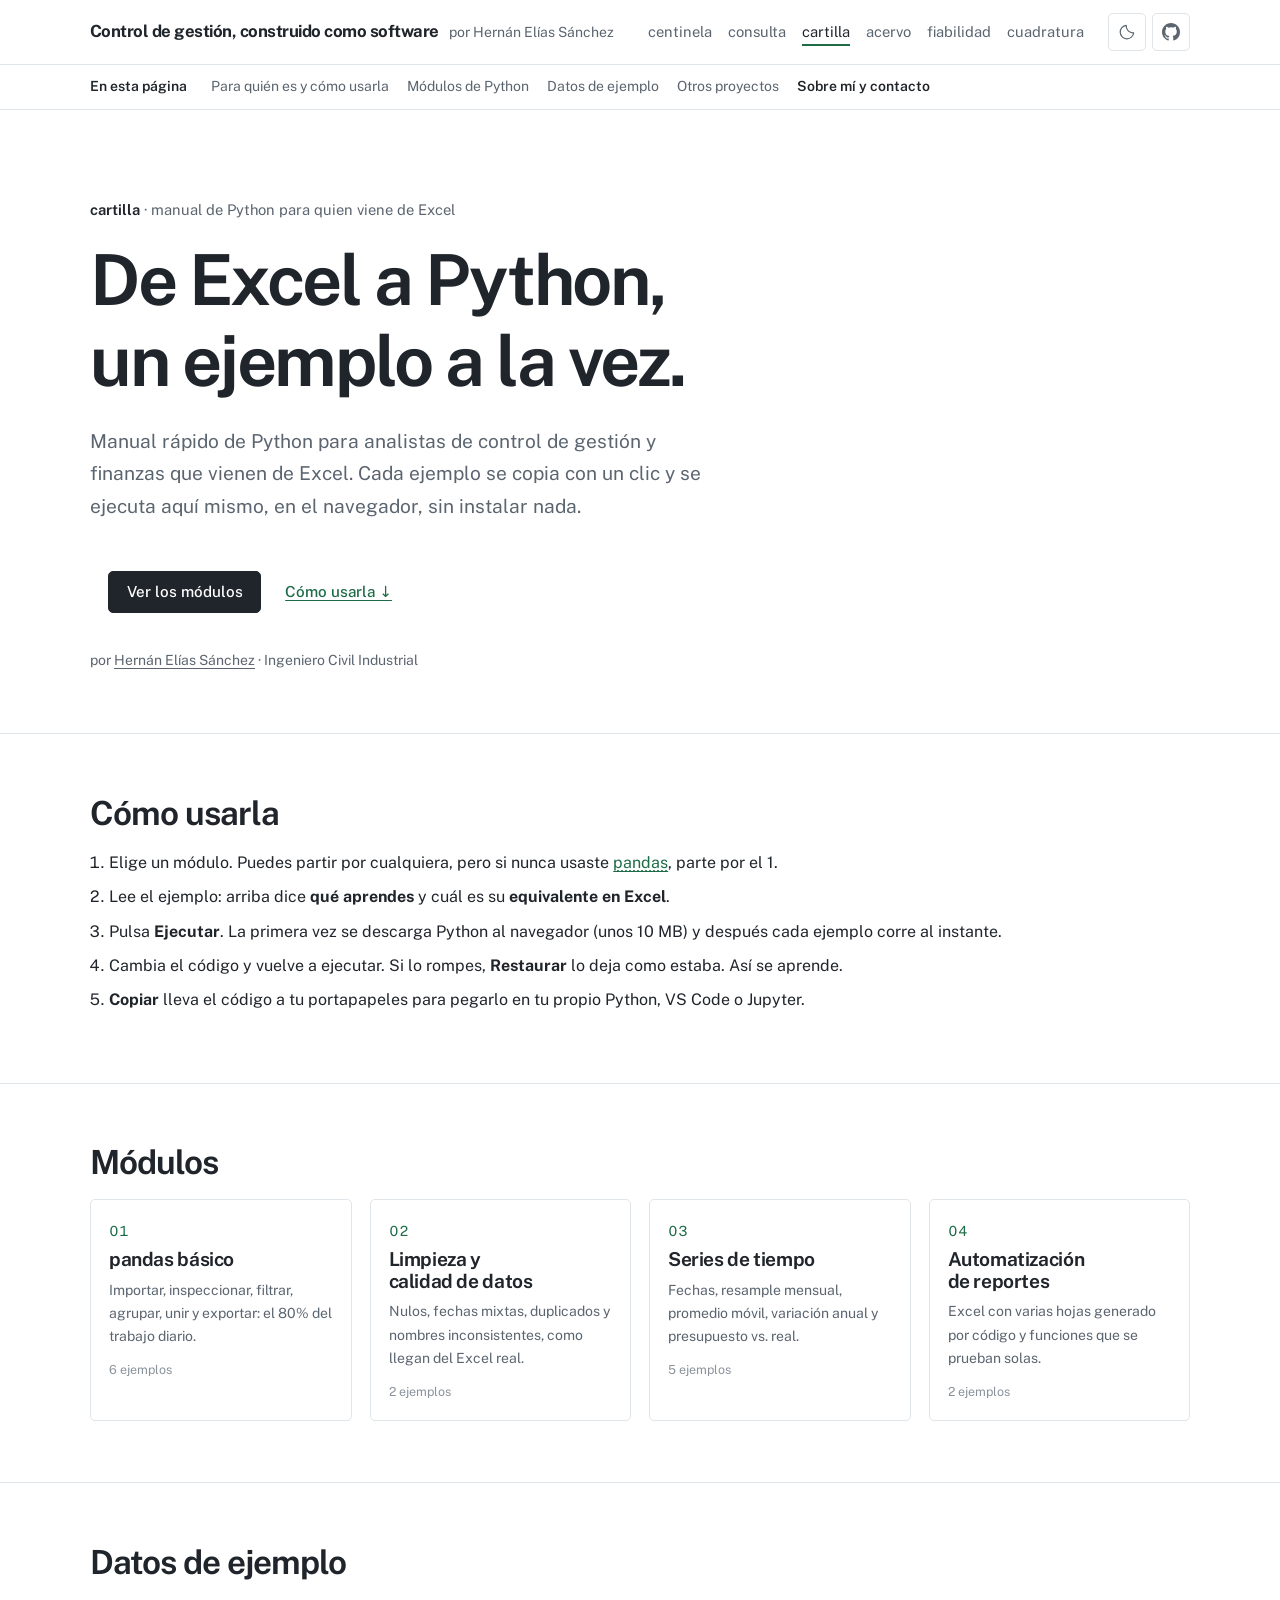
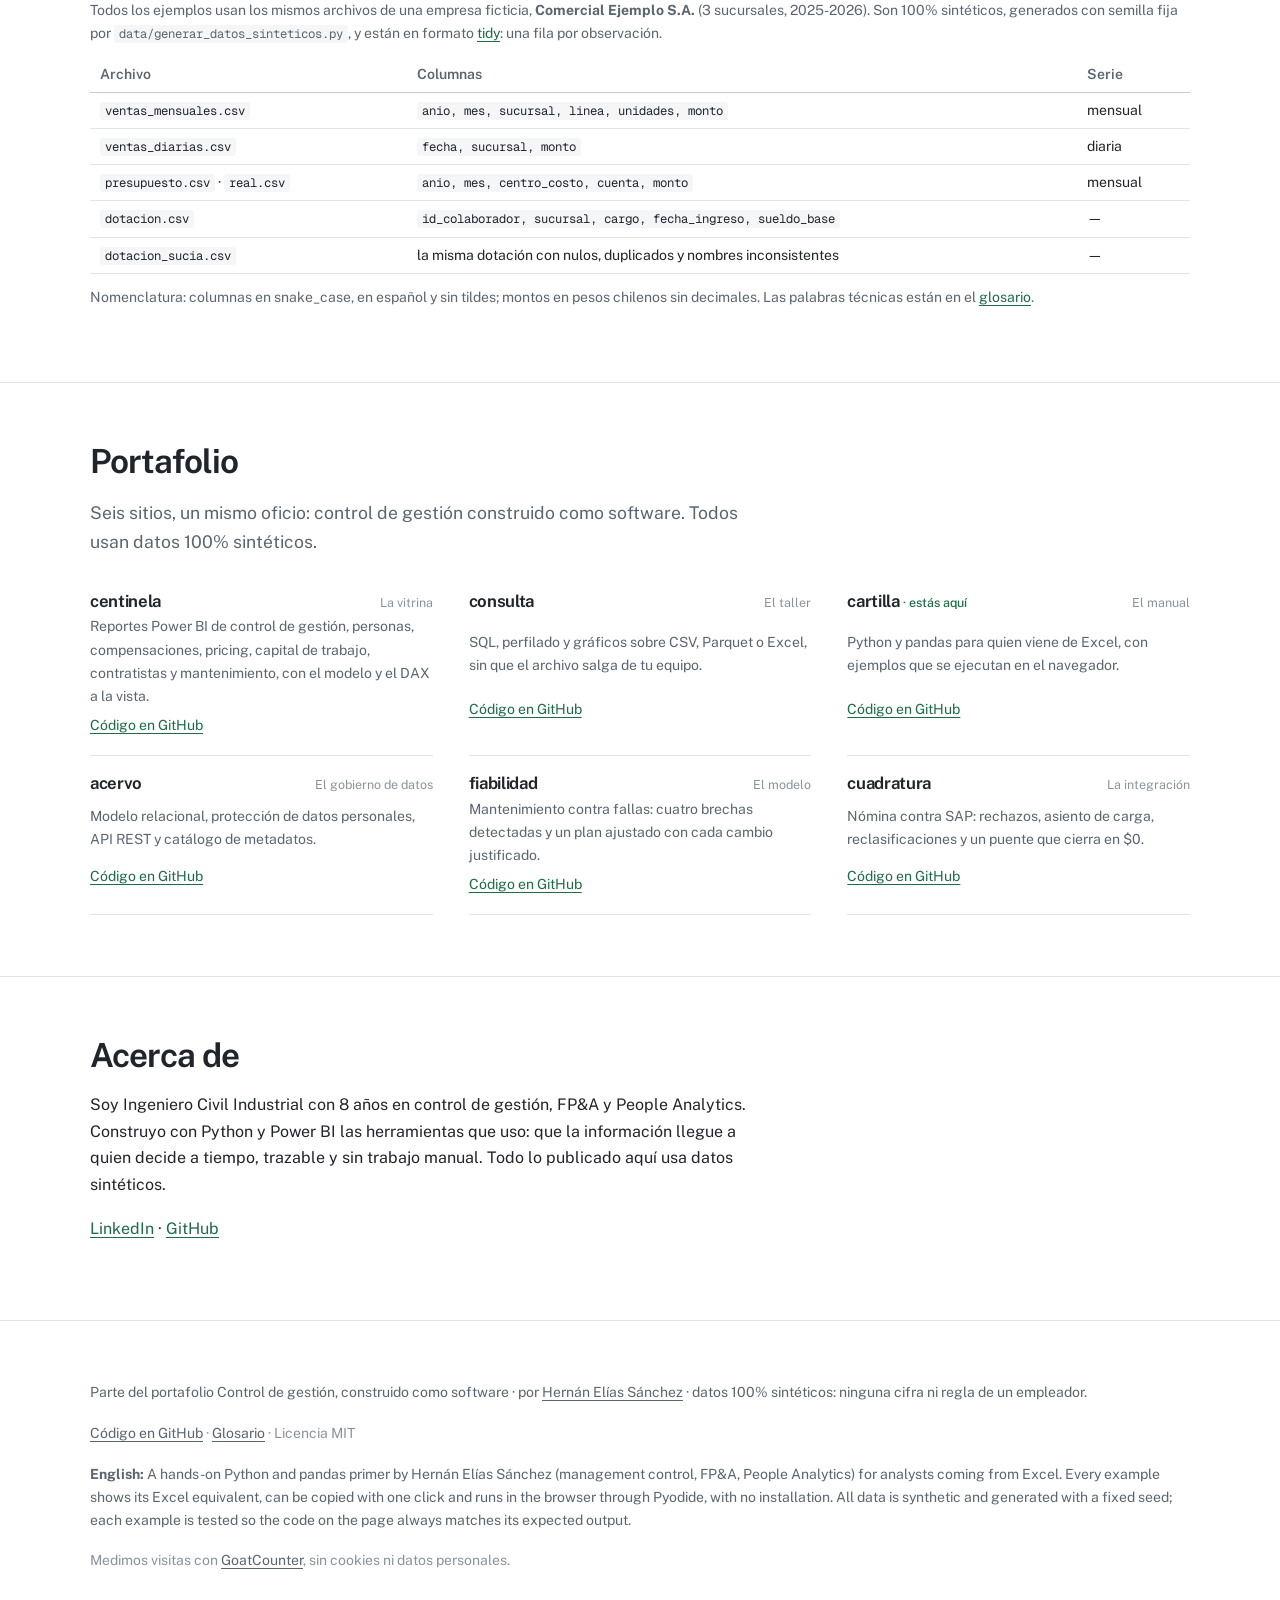
==== commit d13d82c9: "Navegación explícita para reclutadores y portada al ancho del resto Las etiquetas de «En esta página" ====
--- a/index.html
+++ b/index.html
@@ -43,15 +43,15 @@
     <div class="contenedor">
       <p class="en-pagina-titulo">En esta página</p>
       <ul>
-        <li><a href="#como-usar">Cómo usarla</a></li>
-        <li><a href="#modulos">Módulos</a></li>
+        <li><a href="#como-usar">Para quién es y cómo usarla</a></li>
+        <li><a href="#modulos">Módulos de Python</a></li>
         <li><a href="#datos">Datos de ejemplo</a></li>
-        <li><a href="#portafolio">Portafolio</a></li>
-        <li><a href="#acerca">Acerca de</a></li>
+        <li><a href="#portafolio">Otros proyectos</a></li>
+        <li><a href="#acerca">Sobre mí y contacto</a></li>
       </ul>
     </div>
   </nav>
-  <main>
+  <main class="ancho">
     <section class="portada" id="portada">
       <p class="eyebrow"><strong>cartilla</strong> · manual de Python para quien viene de Excel</p>
       <h1>De Excel a Python, un ejemplo a la vez.</h1>
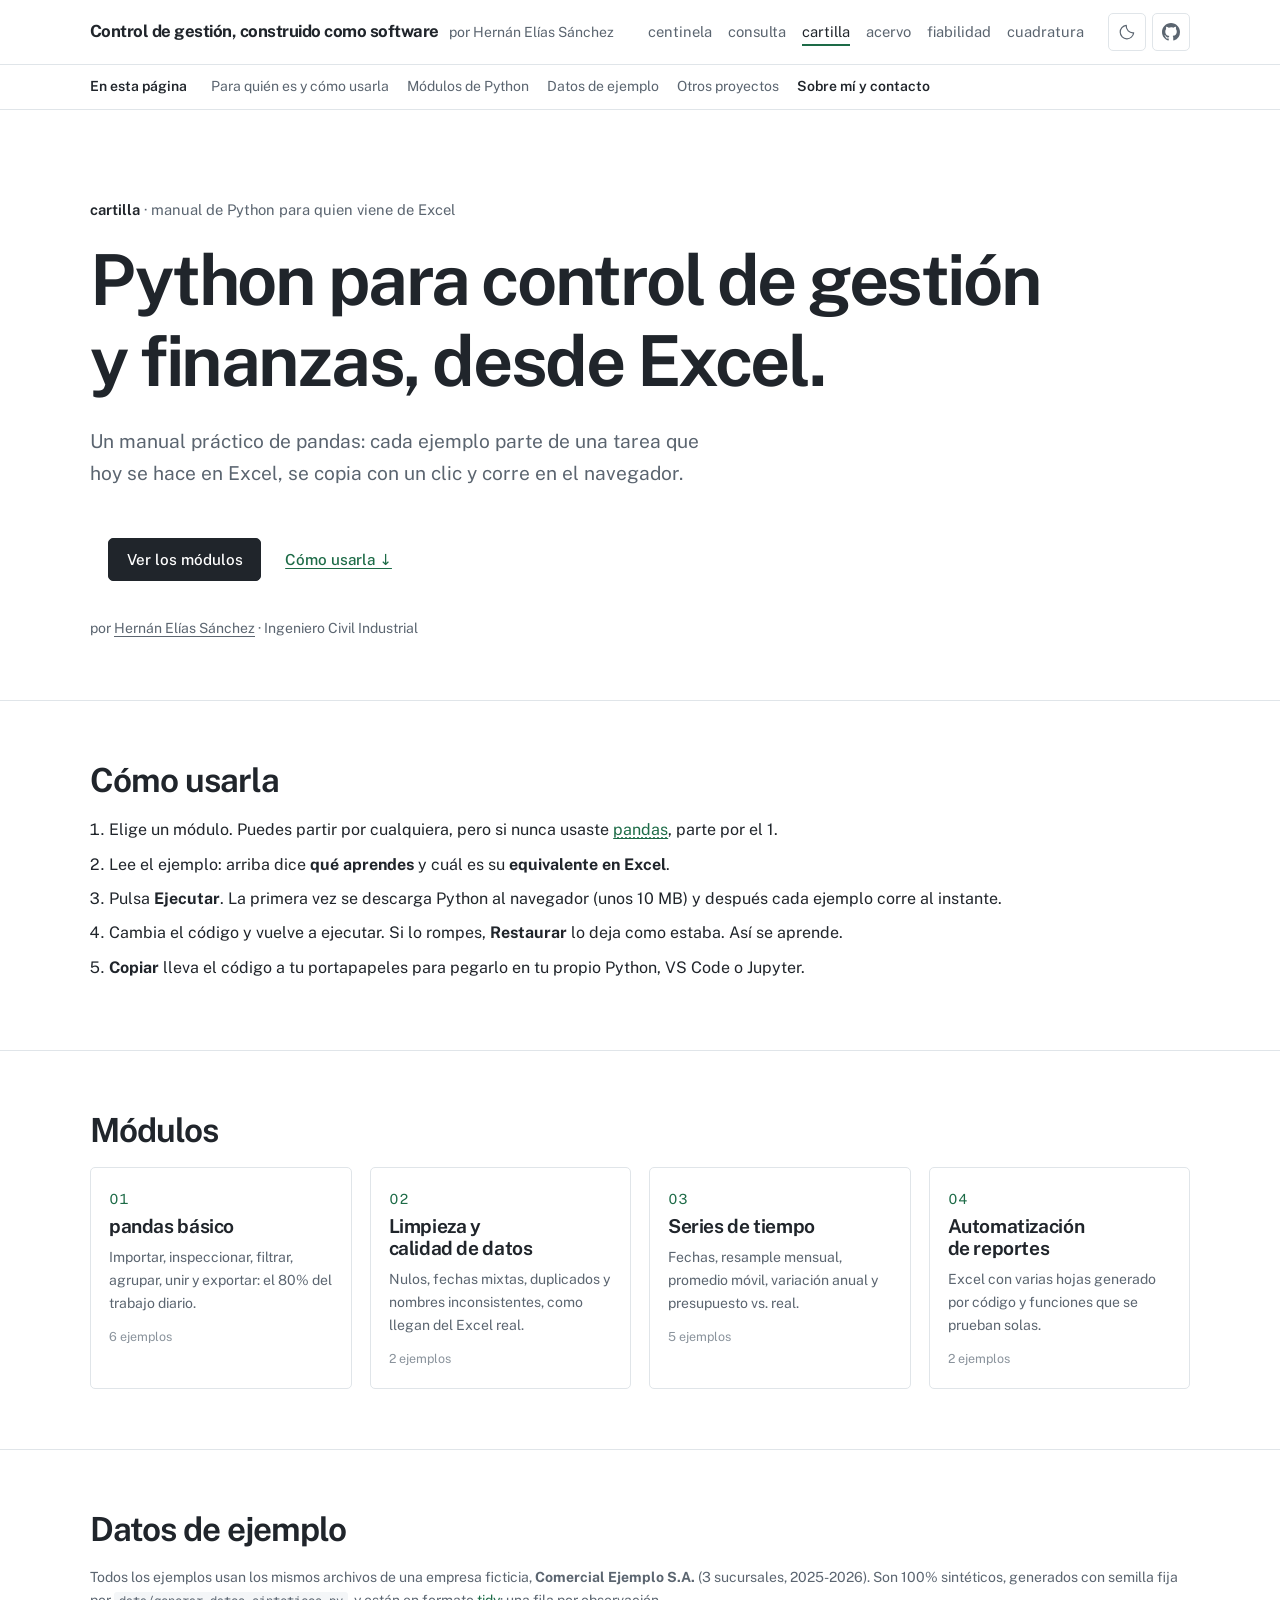
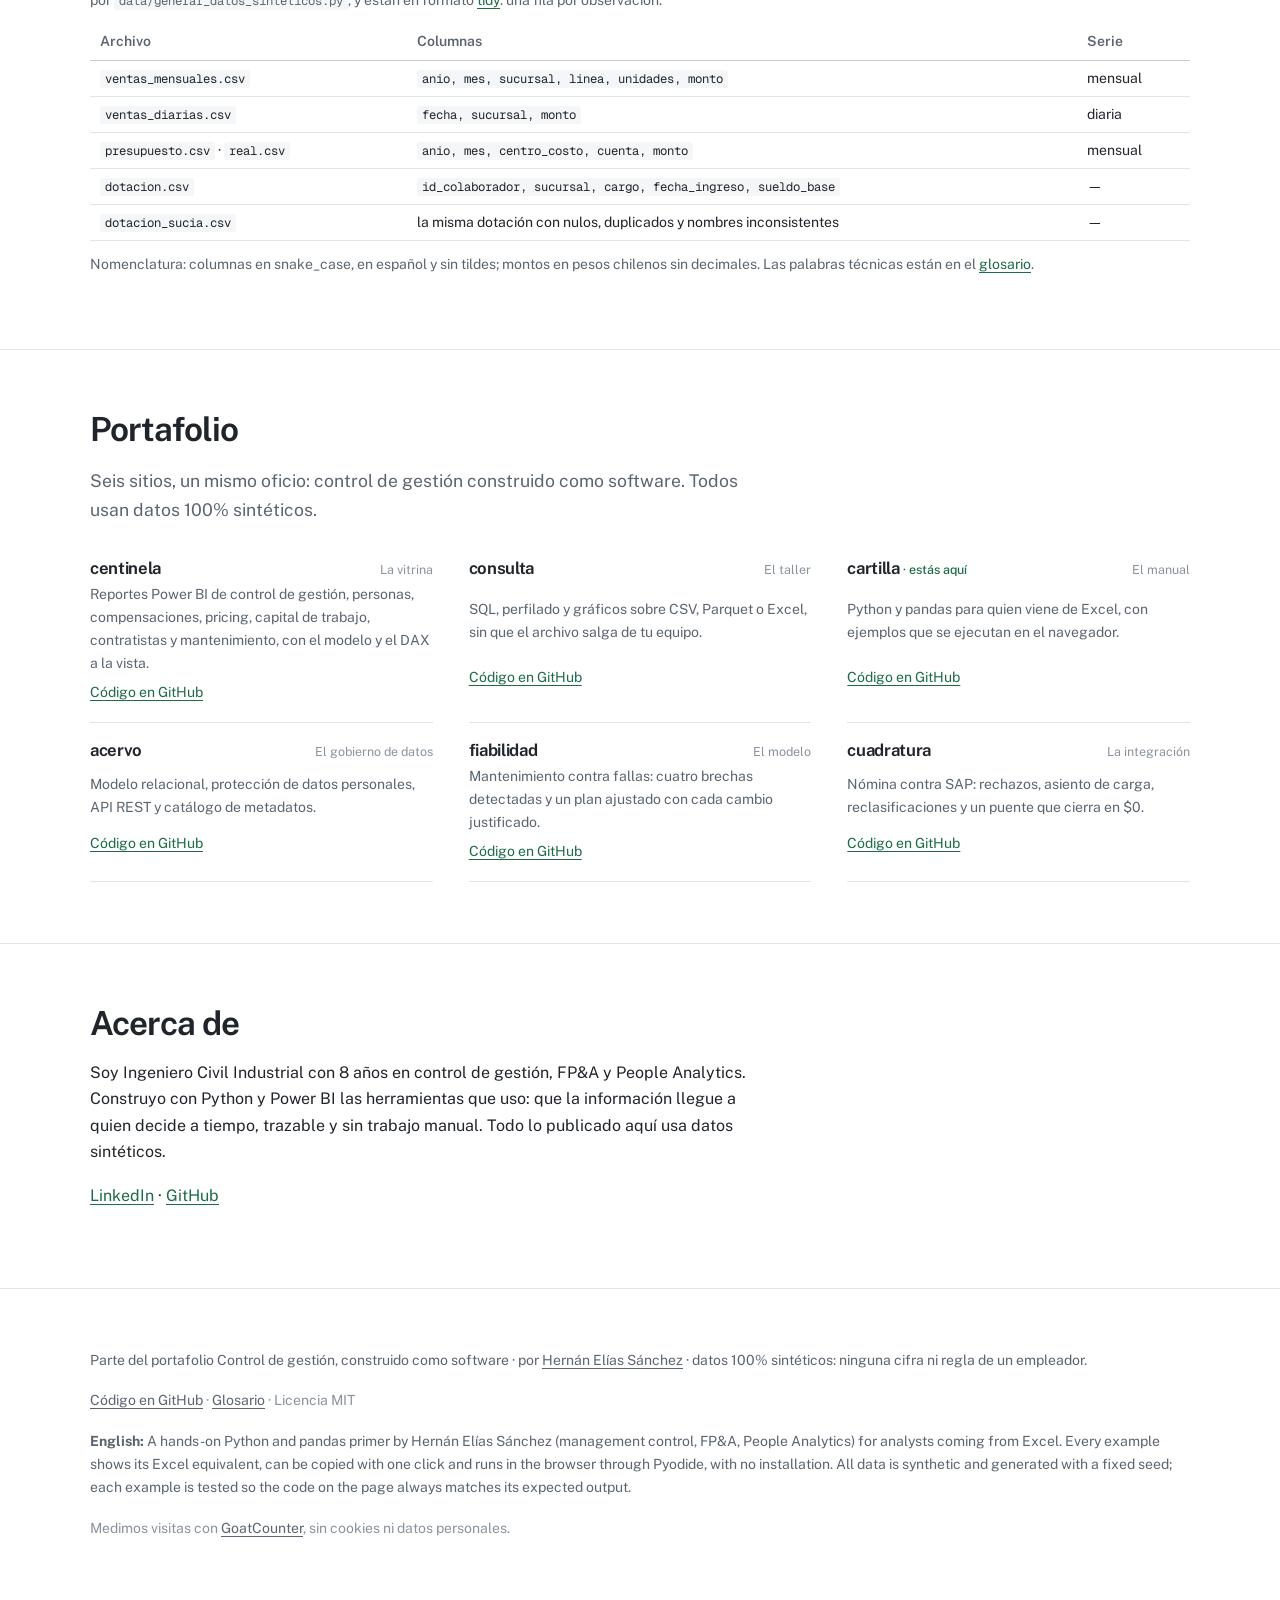
==== commit fa647a92: "Merge pull request #6 from h-e-sanchez/feat/titulo-portada Título de portada para reclutadores" ====
--- a/index.html
+++ b/index.html
@@ -3,9 +3,9 @@
 <head>
 <meta charset="UTF-8">
 <meta name="viewport" content="width=device-width, initial-scale=1.0">
-<title>cartilla — manual rápido de Python para control de gestión</title>
+<title>cartilla — Python para control de gestión y finanzas, desde Excel</title>
 <meta name="description" content="Manual rápido de Python y pandas para analistas de control de gestión y finanzas que vienen de Excel. Ejemplos para copiar y ejecutar en el navegador, con datos 100% sintéticos.">
-<meta property="og:title" content="cartilla — Python para control de gestión">
+<meta property="og:title" content="cartilla — Python para control de gestión y finanzas, desde Excel">
 <meta property="og:description" content="Ejemplos de pandas para copiar y ejecutar en el navegador, con su equivalente en Excel.">
 <link rel="icon" href="data:image/svg+xml,%3Csvg xmlns='http://www.w3.org/2000/svg' viewBox='0 0 32 32'%3E%3Ctext x='16' y='23' text-anchor='middle' font-family='system-ui,sans-serif' font-weight='800' font-size='20' fill='%231d6b47'%3Eca%3C/text%3E%3C/svg%3E">
 <link rel="preload" href="vendor/fonts/public-sans.woff2" as="font" type="font/woff2" crossorigin>
@@ -54,10 +54,8 @@
   <main class="ancho">
     <section class="portada" id="portada">
       <p class="eyebrow"><strong>cartilla</strong> · manual de Python para quien viene de Excel</p>
-      <h1>De Excel a Python, un ejemplo a la vez.</h1>
-      <p class="lede">Manual rápido de Python para analistas de control de gestión y finanzas que
-        vienen de Excel. Cada ejemplo se copia con un clic y se ejecuta aquí mismo, en el navegador,
-        sin instalar nada.</p>
+      <h1>Python para control de gestión y finanzas, desde Excel.</h1>
+      <p class="lede">Un manual práctico de pandas: cada ejemplo parte de una tarea que hoy se hace en Excel, se copia con un clic y corre en el navegador.</p>
       <div class="acciones">
         <a class="btn primario" href="#modulos">Ver los módulos</a>
         <a class="enlace-texto" href="#como-usar">Cómo usarla ↓</a>
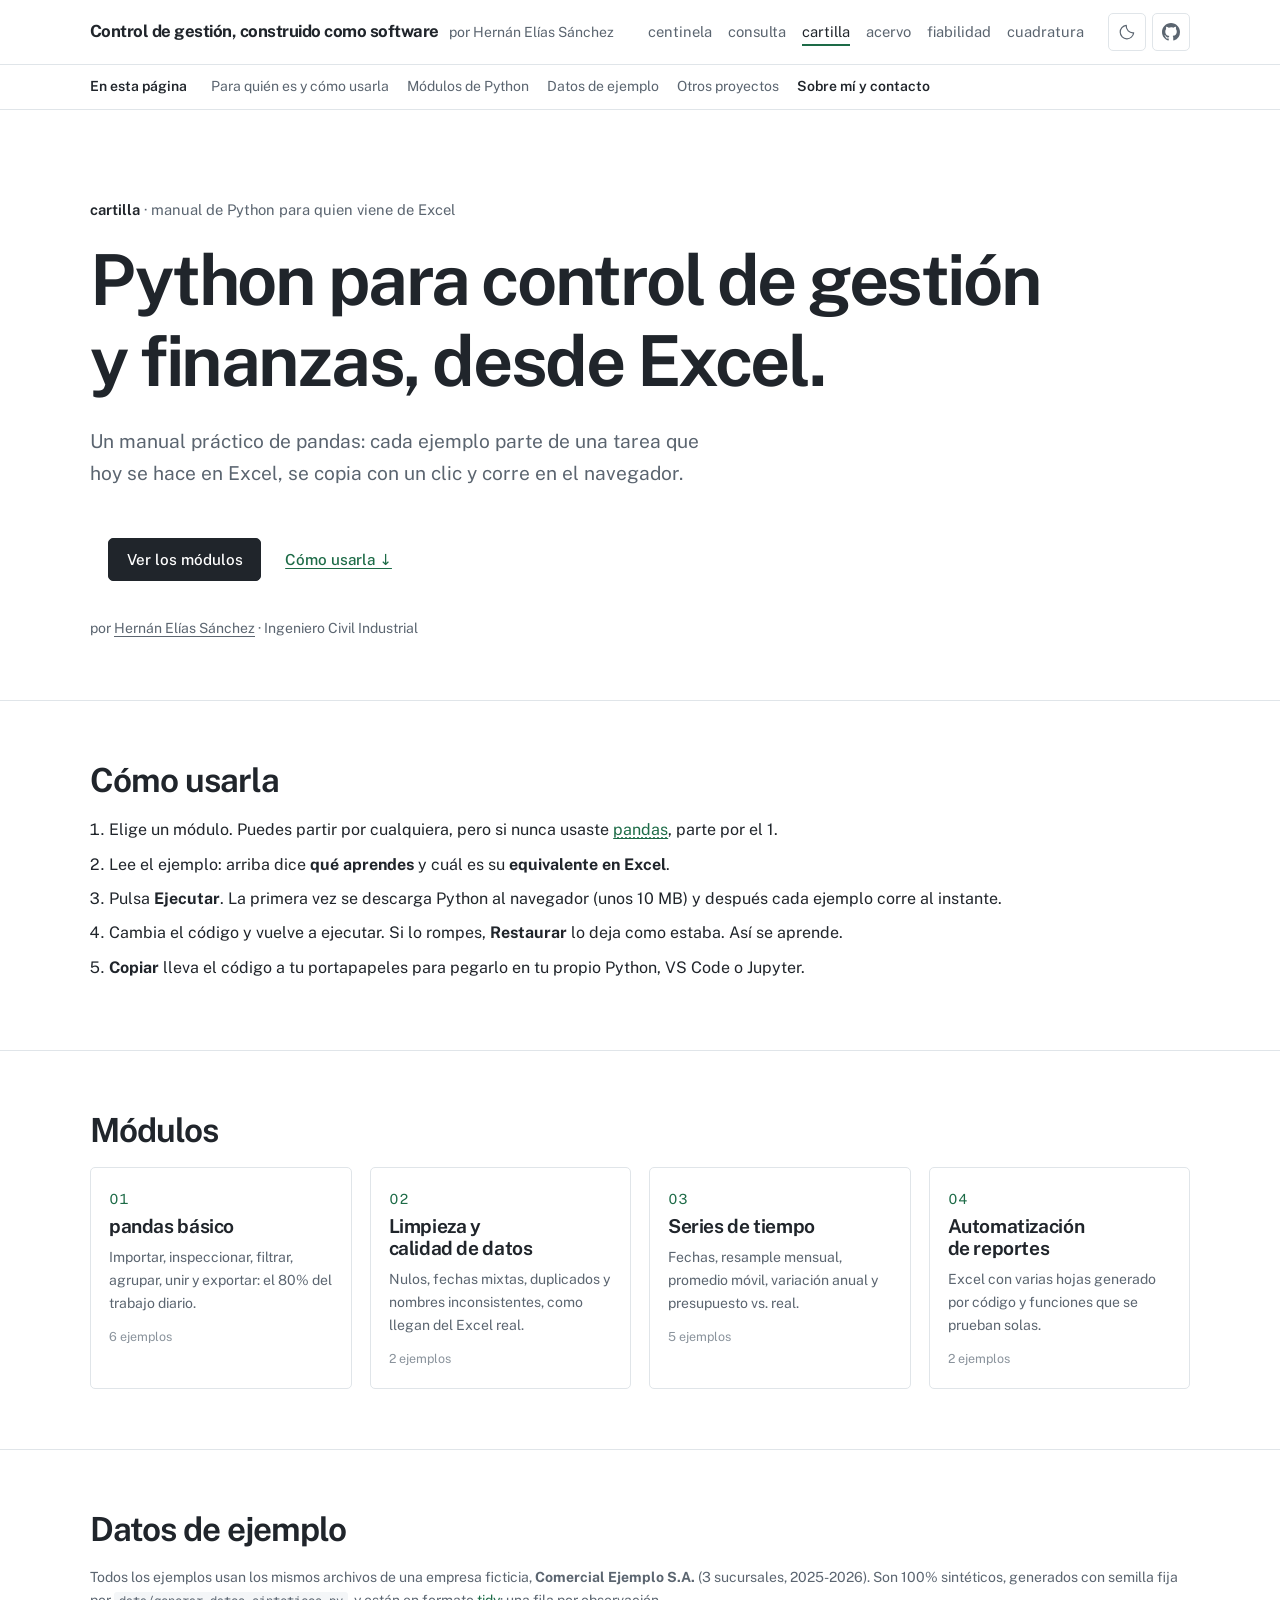
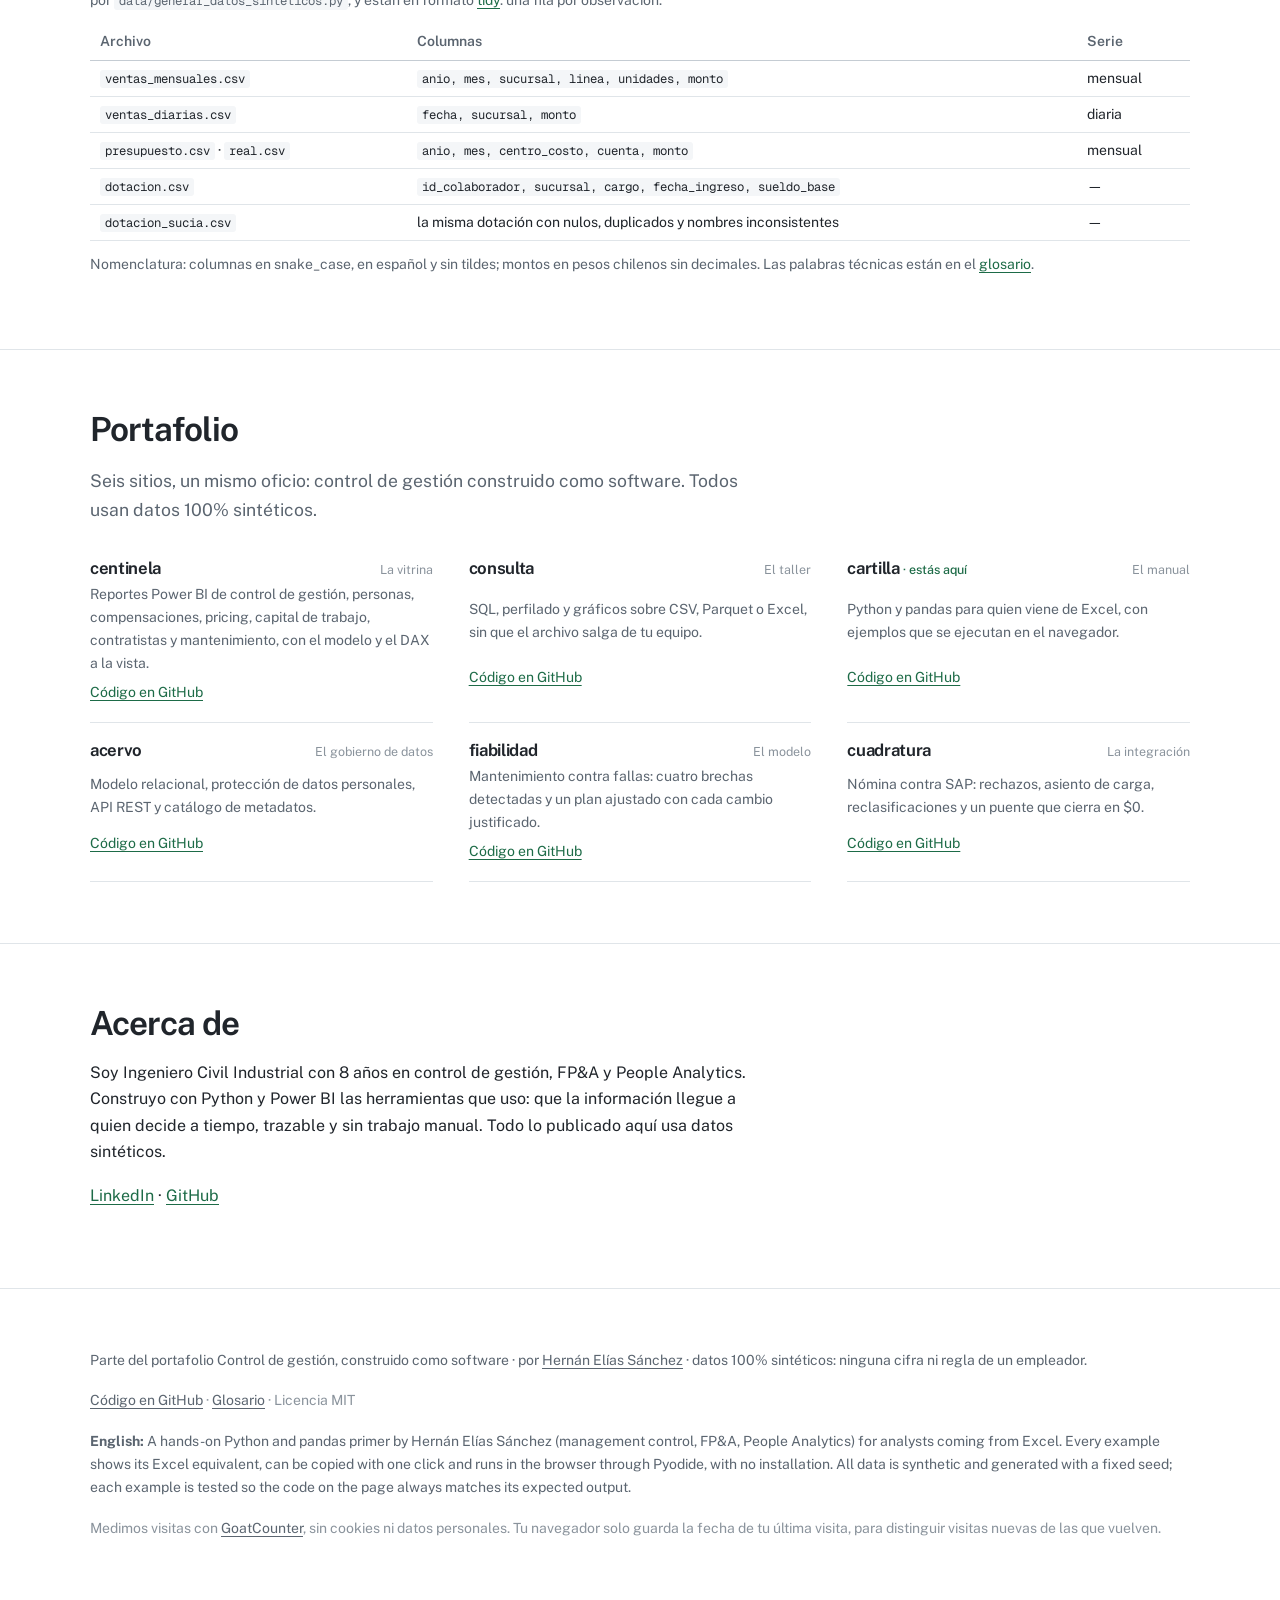
==== commit bd414f88: "Analítica: visitantes nuevos y que vuelven Una vez por navegador y día en todo el portafolio: visita" ====
--- a/index.html
+++ b/index.html
@@ -196,7 +196,7 @@
         equivalent, can be copied with one click and runs in the browser through Pyodide, with no
         installation. All data is synthetic and generated with a fixed seed; each example is tested
         so the code on the page always matches its expected output.</p>
-      <p class="nota-analitica">Medimos visitas con <a href="https://www.goatcounter.com/">GoatCounter</a>, sin cookies ni datos personales.</p>
+      <p class="nota-analitica">Medimos visitas con <a href="https://www.goatcounter.com/">GoatCounter</a>, sin cookies ni datos personales. Tu navegador solo guarda la fecha de tu última visita, para distinguir visitas nuevas de las que vuelven.</p>
     </footer>
   </main>
   <script src="app.js?v=4"></script>
